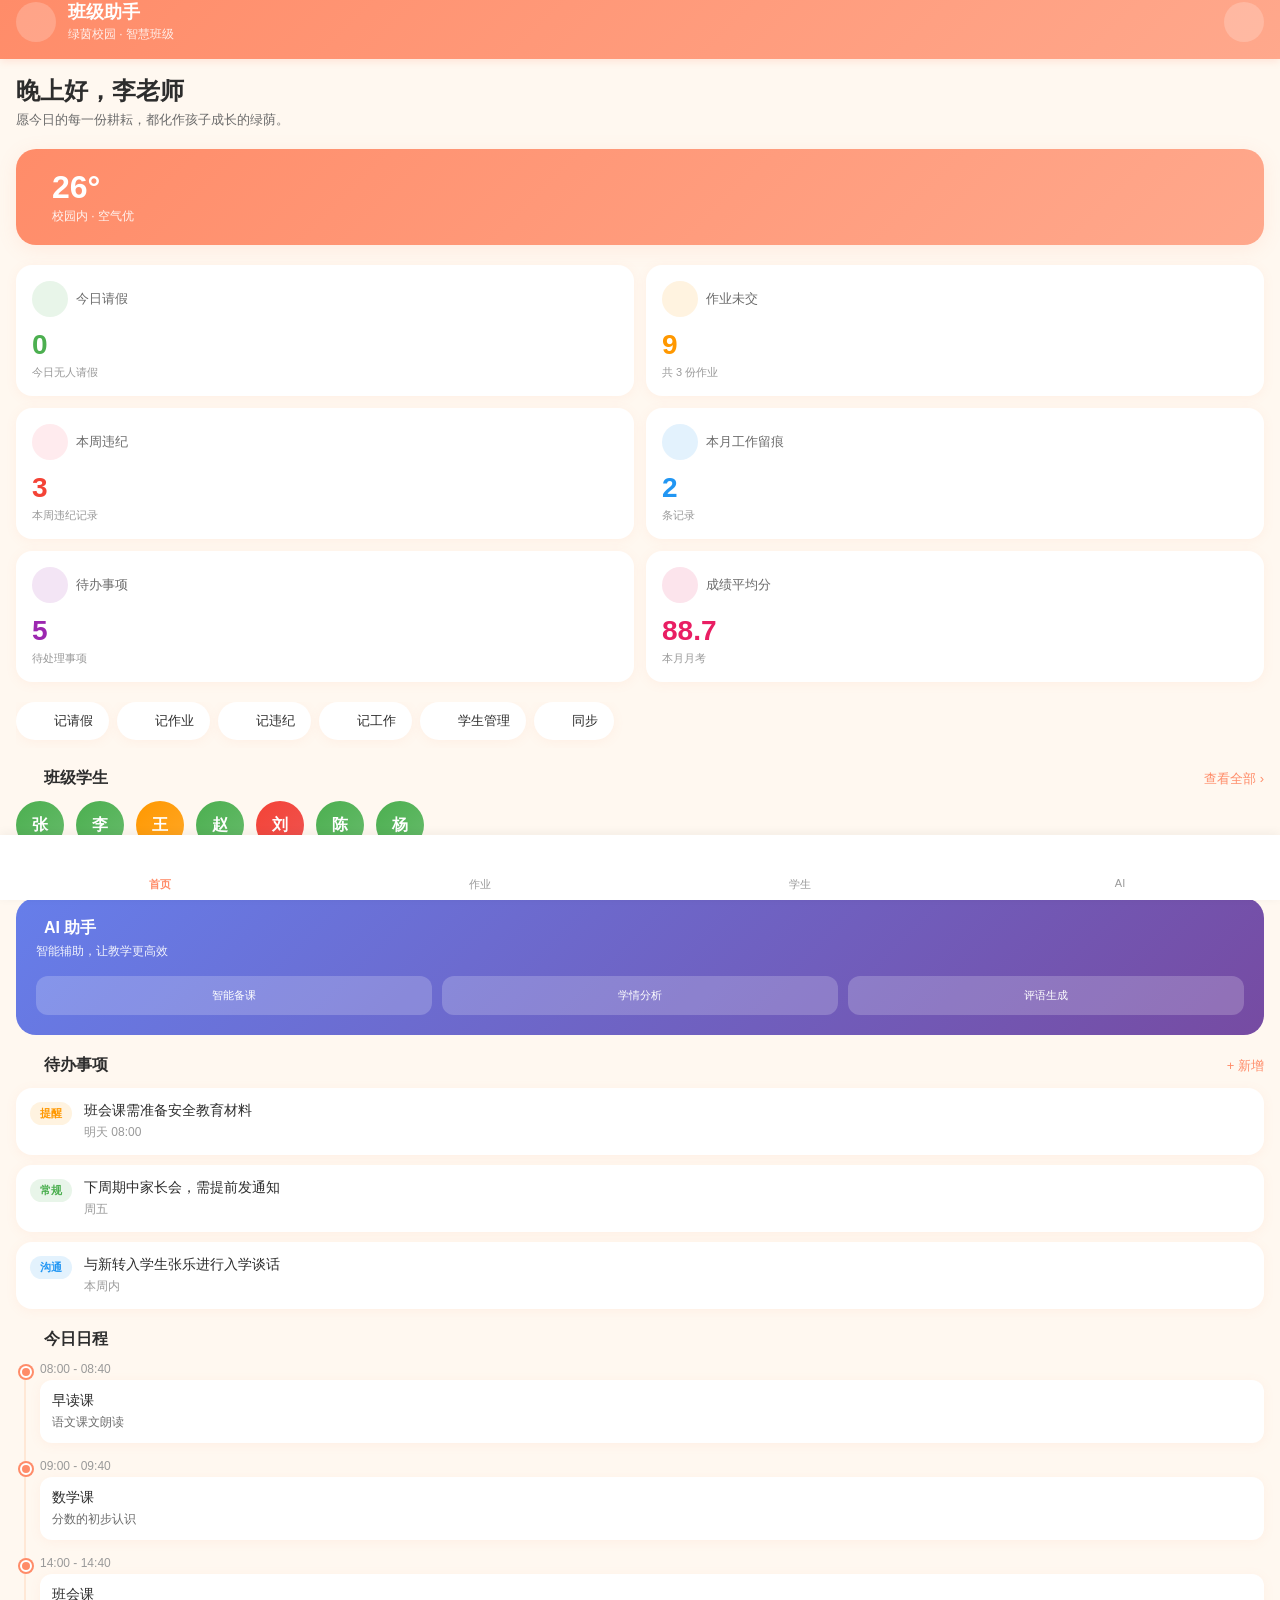
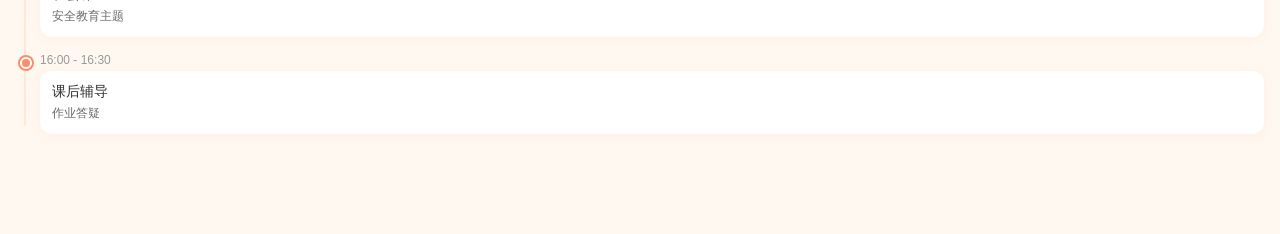
==== index.html @ 22a463e9 "班级助手初始版本 - 温暖橙黄风格" ====
<!DOCTYPE html>
<html lang="zh-CN">
<head>
  <meta charset="UTF-8">
  <meta name="viewport" content="width=device-width, initial-scale=1.0, maximum-scale=1.0, user-scalable=no, viewport-fit=cover">
  <meta name="apple-mobile-web-app-capable" content="yes">
  <meta name="apple-mobile-web-app-status-bar-style" content="default">
  <meta name="theme-color" content="#FF8C69">
  <title>班级助手 - 绿茵校园·智慧班级</title>
  <script src="https://lf-code-agent.coze.cn/obj/x-ai-cn/cdn/lucide/lucide-1.11.0.min.js"></script>
  <style>
    * {
      margin: 0;
      padding: 0;
      box-sizing: border-box;
    }

    :root {
      --primary: #FF8C69;
      --primary-light: #FFA88C;
      --primary-dark: #E67350;
      --secondary: #FFD166;
      --accent: #FFB347;
      --bg: #FFF8F0;
      --bg-card: #FFFFFF;
      --bg-cream: #FFF5EB;
      --text-primary: #2D2D2D;
      --text-secondary: #6B6B6B;
      --text-muted: #999999;
      --border: #FFE8D6;
      --success: #4CAF50;
      --warning: #FF9800;
      --error: #F44336;
      --info: #2196F3;
      --shadow: 0 2px 12px rgba(255, 140, 105, 0.08);
      --shadow-lg: 0 4px 20px rgba(255, 140, 105, 0.12);
      --radius: 16px;
      --radius-sm: 12px;
      --radius-lg: 20px;
    }

    body {
      font-family: -apple-system, BlinkMacSystemFont, "Segoe UI", Roboto, "Helvetica Neue", Arial, sans-serif;
      background: var(--bg);
      color: var(--text-primary);
      min-height: 100vh;
      overflow-x: hidden;
      -webkit-tap-highlight-color: transparent;
      -webkit-touch-callout: none;
      -webkit-user-select: none;
      user-select: none;
      overscroll-behavior: none;
    }

    /* 移动端触摸优化 */
    button, a, .card, .stat-card, .todo-item {
      -webkit-tap-highlight-color: rgba(255, 140, 105, 0.1);
      touch-action: manipulation;
    }

    button:active, .card:active, .stat-card:active {
      transform: scale(0.98);
      opacity: 0.9;
    }

    /* 顶部导航 */
    .header {
      position: sticky;
      top: 0;
      z-index: 100;
      background: linear-gradient(135deg, var(--primary) 0%, var(--primary-light) 100%);
      padding: 16px;
      display: flex;
      align-items: center;
      justify-content: space-between;
      box-shadow: 0 2px 8px rgba(255, 140, 105, 0.2);
    }

    .header-left {
      display: flex;
      align-items: center;
      gap: 12px;
    }

    .menu-btn {
      width: 40px;
      height: 40px;
      border-radius: 50%;
      background: rgba(255, 255, 255, 0.2);
      border: none;
      color: white;
      display: flex;
      align-items: center;
      justify-content: center;
      cursor: pointer;
      transition: all 0.3s;
    }

    .menu-btn:hover {
      background: rgba(255, 255, 255, 0.3);
    }

    .header-title {
      color: white;
      font-size: 18px;
      font-weight: 600;
    }

    .header-subtitle {
      color: rgba(255, 255, 255, 0.85);
      font-size: 12px;
      margin-top: 2px;
    }

    .header-right {
      display: flex;
      gap: 8px;
    }

    .header-btn {
      width: 40px;
      height: 40px;
      border-radius: 50%;
      background: rgba(255, 255, 255, 0.2);
      border: none;
      color: white;
      display: flex;
      align-items: center;
      justify-content: center;
      cursor: pointer;
      transition: all 0.3s;
    }

    .header-btn:hover {
      background: rgba(255, 255, 255, 0.3);
    }

    /* 侧边栏 */
    .sidebar-overlay {
      position: fixed;
      top: 0;
      left: 0;
      right: 0;
      bottom: 0;
      background: rgba(0, 0, 0, 0.5);
      z-index: 200;
      opacity: 0;
      visibility: hidden;
      transition: all 0.3s;
    }

    .sidebar-overlay.active {
      opacity: 1;
      visibility: visible;
    }

    .sidebar {
      position: fixed;
      top: 0;
      left: -320px;
      width: 300px;
      height: 100%;
      background: var(--bg-card);
      z-index: 201;
      transition: left 0.3s ease;
      overflow-y: auto;
    }

    .sidebar.active {
      left: 0;
    }

    .sidebar-header {
      background: linear-gradient(135deg, var(--primary) 0%, var(--primary-light) 100%);
      padding: 24px 20px;
      color: white;
    }

    .sidebar-title {
      font-size: 20px;
      font-weight: 700;
      margin-bottom: 4px;
    }

    .sidebar-subtitle {
      font-size: 12px;
      opacity: 0.9;
      margin-bottom: 16px;
    }

    .class-selector {
      background: rgba(255, 255, 255, 0.2);
      border-radius: var(--radius-sm);
      padding: 12px;
      backdrop-filter: blur(10px);
    }

    .class-name {
      font-size: 14px;
      font-weight: 600;
      margin-bottom: 4px;
    }

    .class-info {
      font-size: 12px;
      opacity: 0.9;
      margin-bottom: 8px;
    }

    .class-edit {
      font-size: 11px;
      opacity: 0.8;
      display: flex;
      align-items: center;
      gap: 4px;
    }

    .sidebar-menu {
      padding: 16px;
    }

    .menu-section {
      margin-bottom: 20px;
    }

    .menu-section-title {
      font-size: 11px;
      color: var(--text-muted);
      text-transform: uppercase;
      letter-spacing: 1px;
      margin-bottom: 8px;
      padding-left: 12px;
    }

    .menu-item {
      display: flex;
      align-items: center;
      gap: 12px;
      padding: 12px;
      border-radius: var(--radius-sm);
      cursor: pointer;
      transition: all 0.2s;
      margin-bottom: 4px;
    }

    .menu-item:hover {
      background: var(--bg-cream);
    }

    .menu-item.active {
      background: linear-gradient(135deg, var(--primary) 0%, var(--primary-light) 100%);
      color: white;
    }

    .menu-item.active i {
      color: white;
    }

    .menu-item i {
      width: 20px;
      height: 20px;
      color: var(--text-secondary);
    }

    .menu-item span {
      font-size: 14px;
      font-weight: 500;
    }

    .sidebar-footer {
      padding: 16px;
      border-top: 1px solid var(--border);
    }

    .teacher-info {
      display: flex;
      align-items: center;
      gap: 12px;
      padding: 12px;
      margin-bottom: 12px;
    }

    .teacher-avatar {
      width: 44px;
      height: 44px;
      border-radius: 50%;
      background: linear-gradient(135deg, var(--primary) 0%, var(--primary-light) 100%);
      display: flex;
      align-items: center;
      justify-content: center;
      color: white;
      font-size: 18px;
      font-weight: 600;
    }

    .teacher-name {
      font-size: 14px;
      font-weight: 600;
      margin-bottom: 2px;
    }

    .teacher-role {
      font-size: 12px;
      color: var(--text-muted);
    }

    .sidebar-actions {
      display: flex;
      flex-direction: column;
      gap: 8px;
    }

    .sidebar-action-btn {
      display: flex;
      align-items: center;
      gap: 12px;
      padding: 10px 12px;
      border-radius: var(--radius-sm);
      border: none;
      background: transparent;
      cursor: pointer;
      transition: all 0.2s;
      font-size: 13px;
      color: var(--text-secondary);
    }

    .sidebar-action-btn:hover {
      background: var(--bg-cream);
    }

    .sidebar-action-btn i {
      width: 18px;
      height: 18px;
    }

    /* 主内容区 */
    .main-content {
      padding: 16px;
      padding-bottom: 80px;
    }

    /* 问候区域 */
    .greeting-section {
      margin-bottom: 20px;
    }

    .greeting-title {
      font-size: 24px;
      font-weight: 700;
      color: var(--text-primary);
      margin-bottom: 4px;
    }

    .greeting-subtitle {
      font-size: 13px;
      color: var(--text-secondary);
    }

    /* 天气卡片 */
    .weather-card {
      background: linear-gradient(135deg, var(--primary) 0%, var(--primary-light) 100%);
      border-radius: var(--radius-lg);
      padding: 20px;
      margin-bottom: 20px;
      display: flex;
      align-items: center;
      gap: 16px;
      color: white;
      box-shadow: var(--shadow-lg);
    }

    .weather-icon {
      font-size: 48px;
    }

    .weather-temp {
      font-size: 32px;
      font-weight: 700;
    }

    .weather-info {
      font-size: 12px;
      opacity: 0.9;
      margin-top: 2px;
    }

    /* 数据卡片网格 */
    .stats-grid {
      display: grid;
      grid-template-columns: repeat(2, 1fr);
      gap: 12px;
      margin-bottom: 20px;
    }

    .stat-card {
      background: var(--bg-card);
      border-radius: var(--radius);
      padding: 16px;
      box-shadow: var(--shadow);
      transition: transform 0.2s;
    }

    .stat-card:hover {
      transform: translateY(-2px);
    }

    .stat-header {
      display: flex;
      align-items: center;
      gap: 8px;
      margin-bottom: 12px;
    }

    .stat-icon {
      width: 36px;
      height: 36px;
      border-radius: 50%;
      display: flex;
      align-items: center;
      justify-content: center;
    }

    .stat-icon i {
      width: 18px;
      height: 18px;
    }

    .stat-icon.green {
      background: #E8F5E9;
      color: var(--success);
    }

    .stat-icon.orange {
      background: #FFF3E0;
      color: var(--warning);
    }

    .stat-icon.red {
      background: #FFEBEE;
      color: var(--error);
    }

    .stat-icon.blue {
      background: #E3F2FD;
      color: var(--info);
    }

    .stat-icon.purple {
      background: #F3E5F5;
      color: #9C27B0;
    }

    .stat-icon.pink {
      background: #FCE4EC;
      color: #E91E63;
    }

    .stat-label {
      font-size: 13px;
      font-weight: 500;
      color: var(--text-secondary);
    }

    .stat-value {
      font-size: 28px;
      font-weight: 700;
      margin-bottom: 4px;
    }

    .stat-value.green { color: var(--success); }
    .stat-value.orange { color: var(--warning); }
    .stat-value.red { color: var(--error); }
    .stat-value.blue { color: var(--info); }
    .stat-value.purple { color: #9C27B0; }
    .stat-value.pink { color: #E91E63; }

    .stat-desc {
      font-size: 11px;
      color: var(--text-muted);
    }

    /* 快捷操作 */
    .quick-actions {
      display: flex;
      gap: 8px;
      overflow-x: auto;
      padding-bottom: 8px;
      margin-bottom: 20px;
      scrollbar-width: none;
    }

    .quick-actions::-webkit-scrollbar {
      display: none;
    }

    .quick-action-btn {
      flex-shrink: 0;
      display: flex;
      align-items: center;
      gap: 6px;
      padding: 10px 16px;
      border-radius: 20px;
      border: none;
      background: var(--bg-card);
      color: var(--text-primary);
      font-size: 13px;
      font-weight: 500;
      cursor: pointer;
      box-shadow: var(--shadow);
      transition: all 0.2s;
    }

    .quick-action-btn:hover {
      background: var(--primary);
      color: white;
    }

    .quick-action-btn i {
      width: 16px;
      height: 16px;
    }

    /* 学生头像列表 */
    .students-section {
      margin-bottom: 20px;
    }

    .section-header {
      display: flex;
      align-items: center;
      justify-content: space-between;
      margin-bottom: 12px;
    }

    .section-title {
      font-size: 16px;
      font-weight: 600;
      display: flex;
      align-items: center;
      gap: 8px;
    }

    .section-title i {
      width: 20px;
      height: 20px;
      color: var(--primary);
    }

    .section-link {
      font-size: 13px;
      color: var(--primary);
      cursor: pointer;
    }

    .students-scroll {
      display: flex;
      gap: 12px;
      overflow-x: auto;
      padding-bottom: 8px;
      scrollbar-width: none;
    }

    .students-scroll::-webkit-scrollbar {
      display: none;
    }

    .student-avatar-item {
      flex-shrink: 0;
      display: flex;
      flex-direction: column;
      align-items: center;
      gap: 6px;
    }

    .student-avatar {
      width: 48px;
      height: 48px;
      border-radius: 50%;
      display: flex;
      align-items: center;
      justify-content: center;
      font-size: 16px;
      font-weight: 600;
      color: white;
      position: relative;
    }

    .student-avatar.status-normal {
      background: linear-gradient(135deg, #4CAF50 0%, #66BB6A 100%);
    }

    .student-avatar.status-warning {
      background: linear-gradient(135deg, #FF9800 0%, #FFA726 100%);
    }

    .student-avatar.status-error {
      background: linear-gradient(135deg, #F44336 0%, #EF5350 100%);
    }

    .student-status {
      position: absolute;
      bottom: 0;
      right: 0;
      width: 14px;
      height: 14px;
      border-radius: 50%;
      border: 2px solid white;
    }

    .student-status.online { background: var(--success); }
    .student-status.offline { background: var(--text-muted); }

    .student-name {
      font-size: 11px;
      color: var(--text-secondary);
      max-width: 48px;
      overflow: hidden;
      text-overflow: ellipsis;
      white-space: nowrap;
    }

    /* 待办事项 */
    .todo-section {
      margin-bottom: 20px;
    }

    .todo-list {
      display: flex;
      flex-direction: column;
      gap: 10px;
    }

    .todo-item {
      background: var(--bg-card);
      border-radius: var(--radius);
      padding: 14px;
      box-shadow: var(--shadow);
      display: flex;
      align-items: flex-start;
      gap: 12px;
    }

    .todo-tag {
      flex-shrink: 0;
      padding: 4px 10px;
      border-radius: 12px;
      font-size: 11px;
      font-weight: 600;
    }

    .todo-tag.reminder {
      background: #FFF3E0;
      color: var(--warning);
    }

    .todo-tag.routine {
      background: #E8F5E9;
      color: var(--success);
    }

    .todo-tag.communication {
      background: #E3F2FD;
      color: var(--info);
    }

    .todo-content {
      flex: 1;
    }

    .todo-title {
      font-size: 14px;
      font-weight: 500;
      margin-bottom: 4px;
    }

    .todo-time {
      font-size: 12px;
      color: var(--text-muted);
    }

    .todo-delete {
      flex-shrink: 0;
      width: 32px;
      height: 32px;
      border-radius: 50%;
      border: none;
      background: transparent;
      color: var(--error);
      cursor: pointer;
      display: flex;
      align-items: center;
      justify-content: center;
      transition: all 0.2s;
    }

    .todo-delete:hover {
      background: #FFEBEE;
    }

    .todo-delete i {
      width: 16px;
      height: 16px;
    }

    /* 日程时间轴 */
    .timeline-section {
      margin-bottom: 20px;
    }

    .timeline-list {
      position: relative;
      padding-left: 24px;
    }

    .timeline-list::before {
      content: '';
      position: absolute;
      left: 8px;
      top: 8px;
      bottom: 8px;
      width: 2px;
      background: var(--border);
    }

    .timeline-item {
      position: relative;
      padding-bottom: 16px;
    }

    .timeline-item:last-child {
      padding-bottom: 0;
    }

    .timeline-dot {
      position: absolute;
      left: -20px;
      top: 4px;
      width: 12px;
      height: 12px;
      border-radius: 50%;
      background: var(--primary);
      border: 2px solid white;
      box-shadow: 0 0 0 2px var(--primary);
    }

    .timeline-time {
      font-size: 12px;
      color: var(--text-muted);
      margin-bottom: 4px;
    }

    .timeline-content {
      background: var(--bg-card);
      border-radius: var(--radius-sm);
      padding: 12px;
      box-shadow: var(--shadow);
    }

    .timeline-title {
      font-size: 14px;
      font-weight: 500;
      margin-bottom: 4px;
    }

    .timeline-desc {
      font-size: 12px;
      color: var(--text-secondary);
    }

    /* 页面容器 */
    .page {
      display: none;
    }

    .page.active {
      display: block;
    }

    /* 底部导航 */
    .bottom-nav {
      position: fixed;
      bottom: 0;
      left: 0;
      right: 0;
      background: var(--bg-card);
      display: flex;
      justify-content: around;
      padding: 8px 0;
      padding-bottom: calc(8px + env(safe-area-inset-bottom));
      box-shadow: 0 -2px 10px rgba(0, 0, 0, 0.05);
      z-index: 50;
    }

    .nav-item {
      flex: 1;
      display: flex;
      flex-direction: column;
      align-items: center;
      gap: 4px;
      padding: 8px;
      cursor: pointer;
      transition: all 0.2s;
    }

    .nav-item i {
      width: 22px;
      height: 22px;
      color: var(--text-muted);
    }

    .nav-item span {
      font-size: 11px;
      color: var(--text-muted);
    }

    .nav-item.active i {
      color: var(--primary);
    }

    .nav-item.active span {
      color: var(--primary);
      font-weight: 600;
    }

    /* 功能页面样式 */
    .feature-page {
      padding: 16px;
      padding-bottom: 80px;
    }

    .feature-header {
      display: flex;
      align-items: center;
      justify-content: space-between;
      margin-bottom: 20px;
    }

    .feature-title {
      font-size: 20px;
      font-weight: 700;
    }

    .feature-add-btn {
      width: 40px;
      height: 40px;
      border-radius: 50%;
      background: linear-gradient(135deg, var(--primary) 0%, var(--primary-light) 100%);
      border: none;
      color: white;
      display: flex;
      align-items: center;
      justify-content: center;
      cursor: pointer;
      box-shadow: var(--shadow);
    }

    .feature-add-btn i {
      width: 20px;
      height: 20px;
    }

    /* 列表项 */
    .list-item {
      background: var(--bg-card);
      border-radius: var(--radius);
      padding: 14px;
      margin-bottom: 10px;
      box-shadow: var(--shadow);
    }

    .list-item-header {
      display: flex;
      align-items: center;
      justify-content: space-between;
      margin-bottom: 8px;
    }

    .list-item-title {
      font-size: 15px;
      font-weight: 600;
    }

    .list-item-badge {
      padding: 4px 10px;
      border-radius: 12px;
      font-size: 11px;
      font-weight: 600;
    }

    .list-item-desc {
      font-size: 13px;
      color: var(--text-secondary);
      margin-bottom: 8px;
    }

    .list-item-footer {
      display: flex;
      align-items: center;
      justify-content: space-between;
      padding-top: 8px;
      border-top: 1px solid var(--border);
    }

    .list-item-meta {
      display: flex;
      align-items: center;
      gap: 6px;
      font-size: 12px;
      color: var(--text-muted);
    }

    .list-item-meta i {
      width: 14px;
      height: 14px;
    }

    .list-item-action {
      font-size: 13px;
      color: var(--primary);
      cursor: pointer;
      font-weight: 500;
    }

    /* 表单样式 */
    .form-group {
      margin-bottom: 16px;
    }

    .form-label {
      display: block;
      font-size: 13px;
      font-weight: 500;
      margin-bottom: 8px;
      color: var(--text-secondary);
    }

    .form-input {
      width: 100%;
      padding: 12px 14px;
      border: none;
      background: var(--bg-cream);
      border-radius: var(--radius-sm);
      font-size: 14px;
      color: var(--text-primary);
      transition: all 0.2s;
    }

    .form-input:focus {
      outline: none;
      box-shadow: 0 0 0 2px var(--primary);
    }

    .form-textarea {
      min-height: 100px;
      resize: vertical;
    }

    .btn-primary {
      width: 100%;
      padding: 14px;
      border: none;
      background: linear-gradient(135deg, var(--primary) 0%, var(--primary-light) 100%);
      color: white;
      border-radius: var(--radius);
      font-size: 15px;
      font-weight: 600;
      cursor: pointer;
      transition: all 0.2s;
      box-shadow: var(--shadow);
    }

    .btn-primary:hover {
      transform: translateY(-1px);
      box-shadow: var(--shadow-lg);
    }

    /* 模态框 */
    .modal-overlay {
      position: fixed;
      top: 0;
      left: 0;
      right: 0;
      bottom: 0;
      background: rgba(0, 0, 0, 0.5);
      z-index: 300;
      display: none;
      align-items: center;
      justify-content: center;
      padding: 20px;
    }

    .modal-overlay.active {
      display: flex;
    }

    .modal {
      background: var(--bg-card);
      border-radius: var(--radius-lg);
      width: 100%;
      max-width: 400px;
      max-height: 80vh;
      overflow-y: auto;
      padding: 24px;
    }

    .modal-header {
      display: flex;
      align-items: center;
      justify-content: space-between;
      margin-bottom: 20px;
    }

    .modal-title {
      font-size: 18px;
      font-weight: 700;
    }

    .modal-close {
      width: 32px;
      height: 32px;
      border-radius: 50%;
      border: none;
      background: var(--bg-cream);
      cursor: pointer;
      display: flex;
      align-items: center;
      justify-content: center;
    }

    .modal-close i {
      width: 18px;
      height: 18px;
      color: var(--text-secondary);
    }

    /* AI 助手专区 */
    .ai-section {
      background: linear-gradient(135deg, #667eea 0%, #764ba2 100%);
      border-radius: var(--radius-lg);
      padding: 20px;
      margin-bottom: 20px;
      color: white;
    }

    .ai-title {
      font-size: 16px;
      font-weight: 700;
      margin-bottom: 4px;
      display: flex;
      align-items: center;
      gap: 8px;
    }

    .ai-subtitle {
      font-size: 12px;
      opacity: 0.9;
      margin-bottom: 16px;
    }

    .ai-features {
      display: grid;
      grid-template-columns: repeat(3, 1fr);
      gap: 10px;
    }

    .ai-feature-btn {
      background: rgba(255, 255, 255, 0.2);
      border: none;
      border-radius: var(--radius-sm);
      padding: 12px 8px;
      color: white;
      cursor: pointer;
      transition: all 0.2s;
      text-align: center;
    }

    .ai-feature-btn:hover {
      background: rgba(255, 255, 255, 0.3);
    }

    .ai-feature-btn i {
      width: 24px;
      height: 24px;
      margin-bottom: 6px;
    }

    .ai-feature-btn span {
      display: block;
      font-size: 11px;
    }

    /* 响应式 */
    @media (max-width: 380px) {
      .stats-grid {
        grid-template-columns: 1fr;
      }
      
      .quick-actions {
        grid-template-columns: repeat(3, 1fr);
      }
      
      .header-title {
        font-size: 16px;
      }
      
      .header-subtitle {
        font-size: 11px;
      }
    }

    @media (max-width: 360px) {
      .stat-card {
        padding: 16px;
      }
      
      .stat-value {
        font-size: 28px;
      }
      
      .todo-item {
        padding: 12px;
      }
    }

    /* 安全区域适配（iPhone X+） */
    @supports (padding-top: env(safe-area-inset-top)) {
      .header {
        padding-top: env(safe-area-inset-top);
      }
      
      .bottom-nav {
        padding-bottom: env(safe-area-inset-bottom);
      }
    }
  </style>
</head>
<body>

  <!-- 顶部导航 -->
  <header class="header">
    <div class="header-left">
      <button class="menu-btn" onclick="toggleSidebar()">
        <i data-lucide="menu" class="w-5 h-5"></i>
      </button>
      <div>
        <div class="header-title">班级助手</div>
        <div class="header-subtitle">绿茵校园 · 智慧班级</div>
      </div>
    </div>
    <div class="header-right">
      <button class="header-btn">
        <i data-lucide="bell" class="w-5 h-5"></i>
      </button>
    </div>
  </header>

  <!-- 侧边栏遮罩 -->
  <div class="sidebar-overlay" id="sidebarOverlay" onclick="toggleSidebar()"></div>

  <!-- 侧边栏 -->
  <aside class="sidebar" id="sidebar">
    <div class="sidebar-header">
      <div class="sidebar-title">班级助手</div>
      <div class="sidebar-subtitle">绿茵校园 · 智慧班级</div>
      <div class="class-selector">
        <div class="class-name">三年级（2）班</div>
        <div class="class-info">42 名学生 · 班主任</div>
        <div class="class-edit">
          <i data-lucide="pencil" class="w-3 h-3"></i>
          点击编辑 / 切换
        </div>
      </div>
    </div>

    <div class="sidebar-menu">
      <div class="menu-section">
        <div class="menu-section-title">主功能</div>
        <div class="menu-item active" onclick="showPage('home')">
          <i data-lucide="home"></i>
          <span>主页信息</span>
        </div>
        <div class="menu-item" onclick="showPage('students')">
          <i data-lucide="users"></i>
          <span>学生管理</span>
        </div>
        <div class="menu-item" onclick="showPage('grades')">
          <i data-lucide="trending-up"></i>
          <span>成绩分析</span>
        </div>
        <div class="menu-item" onclick="showPage('discipline')">
          <i data-lucide="scale"></i>
          <span>违纪统计</span>
        </div>
        <div class="menu-item" onclick="showPage('homework')">
          <i data-lucide="book-open"></i>
          <span>作业管理</span>
        </div>
        <div class="menu-item" onclick="showPage('leave')">
          <i data-lucide="calendar-days"></i>
          <span>请销假</span>
        </div>
      </div>

      <div class="menu-section">
        <div class="menu-section-title">教学记录</div>
        <div class="menu-item" onclick="showPage('worklog')">
          <i data-lucide="file-text"></i>
          <span>工作留痕</span>
        </div>
        <div class="menu-item" onclick="showPage('talks')">
          <i data-lucide="message-circle"></i>
          <span>谈话记录</span>
        </div>
        <div class="menu-item" onclick="showPage('seating')">
          <i data-lucide="layout-grid"></i>
          <span>排座位</span>
        </div>
      </div>

      <div class="menu-section">
        <div class="menu-section-title">AI 助手</div>
        <div class="menu-item" onclick="showPage('ai-prepare')">
          <i data-lucide="sparkles"></i>
          <span>智能备课</span>
        </div>
        <div class="menu-item" onclick="showPage('ai-analysis')">
          <i data-lucide="brain"></i>
          <span>学情分析</span>
        </div>
        <div class="menu-item" onclick="showPage('ai-comment')">
          <i data-lucide="message-square"></i>
          <span>评语生成</span>
        </div>
      </div>
    </div>

    <div class="sidebar-footer">
      <div class="teacher-info">
        <div class="teacher-avatar">李</div>
        <div>
          <div class="teacher-name">李老师</div>
          <div class="teacher-role">三年级（2）班 · 班主任</div>
        </div>
      </div>
      <div class="sidebar-actions">
        <button class="sidebar-action-btn" onclick="exportData()">
          <i data-lucide="download"></i>
          <span>导出备份</span>
        </button>
        <button class="sidebar-action-btn" onclick="importData()">
          <i data-lucide="upload"></i>
          <span>导入备份</span>
        </button>
        <button class="sidebar-action-btn">
          <i data-lucide="moon"></i>
          <span>切换模式</span>
        </button>
        <button class="sidebar-action-btn" onclick="logout()">
          <i data-lucide="log-out"></i>
          <span>返回登录</span>
        </button>
      </div>
    </div>
  </aside>

  <!-- 主内容区 -->
  <main class="main-content">
    <!-- 主页 -->
    <div class="page active" id="page-home">
      <!-- 问候 -->
      <div class="greeting-section">
        <h1 class="greeting-title">晚上好，李老师 </h1>
        <p class="greeting-subtitle">愿今日的每一份耕耘，都化作孩子成长的绿荫。</p>
      </div>

      <!-- 天气 -->
      <div class="weather-card">
        <div class="weather-icon">️</div>
        <div>
          <div class="weather-temp">26°</div>
          <div class="weather-info">校园内 · 空气优</div>
        </div>
      </div>

      <!-- 数据卡片 -->
      <div class="stats-grid">
        <div class="stat-card">
          <div class="stat-header">
            <div class="stat-icon green">
              <i data-lucide="sprout"></i>
            </div>
            <span class="stat-label">今日请假</span>
          </div>
          <div class="stat-value green">0</div>
          <div class="stat-desc">今日无人请假</div>
        </div>

        <div class="stat-card">
          <div class="stat-header">
            <div class="stat-icon orange">
              <i data-lucide="book-open"></i>
            </div>
            <span class="stat-label">作业未交</span>
          </div>
          <div class="stat-value orange">9</div>
          <div class="stat-desc">共 3 份作业</div>
        </div>

        <div class="stat-card">
          <div class="stat-header">
            <div class="stat-icon red">
              <i data-lucide="scale"></i>
            </div>
            <span class="stat-label">本周违纪</span>
          </div>
          <div class="stat-value red">3</div>
          <div class="stat-desc">本周违纪记录</div>
        </div>

        <div class="stat-card">
          <div class="stat-header">
            <div class="stat-icon blue">
              <i data-lucide="pin"></i>
            </div>
            <span class="stat-label">本月工作留痕</span>
          </div>
          <div class="stat-value blue">2</div>
          <div class="stat-desc">条记录</div>
        </div>

        <div class="stat-card">
          <div class="stat-header">
            <div class="stat-icon purple">
              <i data-lucide="clipboard-list"></i>
            </div>
            <span class="stat-label">待办事项</span>
          </div>
          <div class="stat-value purple">5</div>
          <div class="stat-desc">待处理事项</div>
        </div>

        <div class="stat-card">
          <div class="stat-header">
            <div class="stat-icon pink">
              <i data-lucide="award"></i>
            </div>
            <span class="stat-label">成绩平均分</span>
          </div>
          <div class="stat-value pink">88.7</div>
          <div class="stat-desc">本月月考</div>
        </div>
      </div>

      <!-- 快捷操作 -->
      <div class="quick-actions">
        <button class="quick-action-btn" onclick="showPage('leave')">
          <i data-lucide="calendar-plus"></i>
          <span>记请假</span>
        </button>
        <button class="quick-action-btn" onclick="showPage('homework')">
          <i data-lucide="book-plus"></i>
          <span>记作业</span>
        </button>
        <button class="quick-action-btn" onclick="showPage('discipline')">
          <i data-lucide="alert-triangle"></i>
          <span>记违纪</span>
        </button>
        <button class="quick-action-btn" onclick="showPage('worklog')">
          <i data-lucide="file-plus"></i>
          <span>记工作</span>
        </button>
        <button class="quick-action-btn" onclick="showPage('students')">
          <i data-lucide="users"></i>
          <span>学生管理</span>
        </button>
        <button class="quick-action-btn" onclick="syncData()">
          <i data-lucide="refresh-cw"></i>
          <span>同步</span>
        </button>
      </div>

      <!-- 学生头像 -->
      <div class="students-section">
        <div class="section-header">
          <h3 class="section-title">
            <i data-lucide="users"></i>
            班级学生
          </h3>
          <span class="section-link" onclick="showPage('students')">查看全部 ›</span>
        </div>
        <div class="students-scroll">
          <div class="student-avatar-item">
            <div class="student-avatar status-normal">
              张
              <div class="student-status online"></div>
            </div>
            <span class="student-name">张小明</span>
          </div>
          <div class="student-avatar-item">
            <div class="student-avatar status-normal">
              李
              <div class="student-status online"></div>
            </div>
            <span class="student-name">李华</span>
          </div>
          <div class="student-avatar-item">
            <div class="student-avatar status-warning">
              王
              <div class="student-status online"></div>
            </div>
            <span class="student-name">王芳</span>
          </div>
          <div class="student-avatar-item">
            <div class="student-avatar status-normal">
              赵
              <div class="student-status online"></div>
            </div>
            <span class="student-name">赵强</span>
          </div>
          <div class="student-avatar-item">
            <div class="student-avatar status-error">
              刘
              <div class="student-status offline"></div>
            </div>
            <span class="student-name">刘洋</span>
          </div>
          <div class="student-avatar-item">
            <div class="student-avatar status-normal">
              陈
              <div class="student-status online"></div>
            </div>
            <span class="student-name">陈静</span>
          </div>
          <div class="student-avatar-item">
            <div class="student-avatar status-normal">
              杨
              <div class="student-status online"></div>
            </div>
            <span class="student-name">杨帆</span>
          </div>
        </div>
      </div>

      <!-- AI 助手 -->
      <div class="ai-section">
        <div class="ai-title">
          <i data-lucide="sparkles" class="w-5 h-5"></i>
          AI 助手
        </div>
        <div class="ai-subtitle">智能辅助，让教学更高效</div>
        <div class="ai-features">
          <button class="ai-feature-btn" onclick="showPage('ai-prepare')">
            <i data-lucide="book-open"></i>
            <span>智能备课</span>
          </button>
          <button class="ai-feature-btn" onclick="showPage('ai-analysis')">
            <i data-lucide="brain"></i>
            <span>学情分析</span>
          </button>
          <button class="ai-feature-btn" onclick="showPage('ai-comment')">
            <i data-lucide="message-square"></i>
            <span>评语生成</span>
          </button>
        </div>
      </div>

      <!-- 待办事项 -->
      <div class="todo-section">
        <div class="section-header">
          <h3 class="section-title">
            <i data-lucide="clipboard-list"></i>
            待办事项
          </h3>
          <span class="section-link" onclick="openAddTodo()">+ 新增</span>
        </div>
        <div class="todo-list">
          <div class="todo-item">
            <span class="todo-tag reminder">提醒</span>
            <div class="todo-content">
              <div class="todo-title">班会课需准备安全教育材料</div>
              <div class="todo-time">明天 08:00</div>
            </div>
            <button class="todo-delete" onclick="deleteTodo(this)">
              <i data-lucide="trash-2"></i>
            </button>
          </div>
          <div class="todo-item">
            <span class="todo-tag routine">常规</span>
            <div class="todo-content">
              <div class="todo-title">下周期中家长会，需提前发通知</div>
              <div class="todo-time">周五</div>
            </div>
            <button class="todo-delete" onclick="deleteTodo(this)">
              <i data-lucide="trash-2"></i>
            </button>
          </div>
          <div class="todo-item">
            <span class="todo-tag communication">沟通</span>
            <div class="todo-content">
              <div class="todo-title">与新转入学生张乐进行入学谈话</div>
              <div class="todo-time">本周内</div>
            </div>
            <button class="todo-delete" onclick="deleteTodo(this)">
              <i data-lucide="trash-2"></i>
            </button>
          </div>
        </div>
      </div>

      <!-- 今日日程 -->
      <div class="timeline-section">
        <div class="section-header">
          <h3 class="section-title">
            <i data-lucide="clock"></i>
            今日日程
          </h3>
        </div>
        <div class="timeline-list">
          <div class="timeline-item">
            <div class="timeline-dot"></div>
            <div class="timeline-time">08:00 - 08:40</div>
            <div class="timeline-content">
              <div class="timeline-title">早读课</div>
              <div class="timeline-desc">语文课文朗读</div>
            </div>
          </div>
          <div class="timeline-item">
            <div class="timeline-dot"></div>
            <div class="timeline-time">09:00 - 09:40</div>
            <div class="timeline-content">
              <div class="timeline-title">数学课</div>
              <div class="timeline-desc">分数的初步认识</div>
            </div>
          </div>
          <div class="timeline-item">
            <div class="timeline-dot"></div>
            <div class="timeline-time">14:00 - 14:40</div>
            <div class="timeline-content">
              <div class="timeline-title">班会课</div>
              <div class="timeline-desc">安全教育主题</div>
            </div>
          </div>
          <div class="timeline-item">
            <div class="timeline-dot"></div>
            <div class="timeline-time">16:00 - 16:30</div>
            <div class="timeline-content">
              <div class="timeline-title">课后辅导</div>
              <div class="timeline-desc">作业答疑</div>
            </div>
          </div>
        </div>
      </div>
    </div>

    <!-- 学生管理页 -->
    <div class="page" id="page-students">
      <div class="feature-page">
        <div class="feature-header">
          <h2 class="feature-title">学生管理</h2>
          <button class="feature-add-btn" onclick="openAddStudent()">
            <i data-lucide="plus"></i>
          </button>
        </div>
        <div class="list-item">
          <div class="list-item-header">
            <span class="list-item-title">张小明</span>
            <span class="list-item-badge" style="background: #E8F5E9; color: #4CAF50;">正常</span>
          </div>
          <div class="list-item-desc">学号：001 · 座位：第 1 排第 2 列</div>
          <div class="list-item-footer">
            <div class="list-item-meta">
              <i data-lucide="phone"></i>
              <span>138****1234</span>
            </div>
            <span class="list-item-action">编辑</span>
          </div>
        </div>
        <div class="list-item">
          <div class="list-item-header">
            <span class="list-item-title">李华</span>
            <span class="list-item-badge" style="background: #E8F5E9; color: #4CAF50;">正常</span>
          </div>
          <div class="list-item-desc">学号：002 · 座位：第 1 排第 3 列</div>
          <div class="list-item-footer">
            <div class="list-item-meta">
              <i data-lucide="phone"></i>
              <span>139****5678</span>
            </div>
            <span class="list-item-action">编辑</span>
          </div>
        </div>
        <div class="list-item">
          <div class="list-item-header">
            <span class="list-item-title">王芳</span>
            <span class="list-item-badge" style="background: #FFF3E0; color: #FF9800;">关注</span>
          </div>
          <div class="list-item-desc">学号：003 · 座位：第 2 排第 1 列</div>
          <div class="list-item-footer">
            <div class="list-item-meta">
              <i data-lucide="phone"></i>
              <span>137****9012</span>
            </div>
            <span class="list-item-action">编辑</span>
          </div>
        </div>
      </div>
    </div>

    <!-- 作业管理页 -->
    <div class="page" id="page-homework">
      <div class="feature-page">
        <div class="feature-header">
          <h2 class="feature-title">作业管理</h2>
          <button class="feature-add-btn" onclick="openAddHomework()">
            <i data-lucide="plus"></i>
          </button>
        </div>
        <div class="stats-grid" style="margin-bottom: 20px;">
          <div class="stat-card">
            <div class="stat-value blue">3</div>
            <div class="stat-desc">今日作业</div>
          </div>
          <div class="stat-card">
            <div class="stat-value orange">9</div>
            <div class="stat-desc">未交人数</div>
          </div>
        </div>
        <div class="list-item">
          <div class="list-item-header">
            <span class="list-item-title">数学·分数练习题</span>
            <span class="list-item-badge" style="background: #FFF3E0; color: #FF9800;">9 人未交</span>
          </div>
          <div class="list-item-desc">第 42-45 页，完成练习 1-5 题</div>
          <div class="list-item-footer">
            <div class="list-item-meta">
              <i data-lucide="clock"></i>
              <span>截止：今天 18:00</span>
            </div>
            <span class="list-item-action">查看</span>
          </div>
        </div>
        <div class="list-item">
          <div class="list-item-header">
            <span class="list-item-title">语文·课文背诵</span>
            <span class="list-item-badge" style="background: #FFF3E0; color: #FF9800;">2 人未交</span>
          </div>
          <div class="list-item-desc">背诵《春晓》，家长签字确认</div>
          <div class="list-item-footer">
            <div class="list-item-meta">
              <i data-lucide="clock"></i>
              <span>截止：明天 08:00</span>
            </div>
            <span class="list-item-action">查看</span>
          </div>
        </div>
        <div class="list-item">
          <div class="list-item-header">
            <span class="list-item-title">英语·单词默写</span>
            <span class="list-item-badge" style="background: #E8F5E9; color: #4CAF50;">已收齐</span>
          </div>
          <div class="list-item-desc">Unit 3 单词表，准备明天默写</div>
          <div class="list-item-footer">
            <div class="list-item-meta">
              <i data-lucide="check-circle"></i>
              <span>已完成</span>
            </div>
            <span class="list-item-action">查看</span>
          </div>
        </div>
      </div>
    </div>

    <!-- 其他功能页占位 -->
    <div class="page" id="page-grades">
      <div class="feature-page">
        <div class="feature-header">
          <h2 class="feature-title">成绩分析</h2>
        </div>
        <p style="text-align: center; color: var(--text-muted); padding: 40px 0;">功能开发中...</p>
      </div>
    </div>

    <div class="page" id="page-discipline">
      <div class="feature-page">
        <div class="feature-header">
          <h2 class="feature-title">违纪统计</h2>
          <button class="feature-add-btn" onclick="openAddDiscipline()">
            <i data-lucide="plus"></i>
          </button>
        </div>
        <p style="text-align: center; color: var(--text-muted); padding: 40px 0;">功能开发中...</p>
      </div>
    </div>

    <div class="page" id="page-leave">
      <div class="feature-page">
        <div class="feature-header">
          <h2 class="feature-title">请销假</h2>
          <button class="feature-add-btn" onclick="openAddLeave()">
            <i data-lucide="plus"></i>
          </button>
        </div>
        <p style="text-align: center; color: var(--text-muted); padding: 40px 0;">功能开发中...</p>
      </div>
    </div>

    <div class="page" id="page-worklog">
      <div class="feature-page">
        <div class="feature-header">
          <h2 class="feature-title">工作留痕</h2>
          <button class="feature-add-btn" onclick="openAddWorklog()">
            <i data-lucide="plus"></i>
          </button>
        </div>
        <p style="text-align: center; color: var(--text-muted); padding: 40px 0;">功能开发中...</p>
      </div>
    </div>

    <div class="page" id="page-talks">
      <div class="feature-page">
        <div class="feature-header">
          <h2 class="feature-title">谈话记录</h2>
          <button class="feature-add-btn" onclick="openAddTalk()">
            <i data-lucide="plus"></i>
          </button>
        </div>
        <p style="text-align: center; color: var(--text-muted); padding: 40px 0;">功能开发中...</p>
      </div>
    </div>

    <div class="page" id="page-seating">
      <div class="feature-page">
        <div class="feature-header">
          <h2 class="feature-title">排座位</h2>
        </div>
        <p style="text-align: center; color: var(--text-muted); padding: 40px 0;">功能开发中...</p>
      </div>
    </div>

    <div class="page" id="page-ai-prepare">
      <div class="feature-page">
        <div class="feature-header">
          <h2 class="feature-title">智能备课</h2>
        </div>
        <div class="ai-section" style="margin-top: 20px;">
          <div class="ai-title">
            <i data-lucide="sparkles" class="w-5 h-5"></i>
            AI 备课助手
          </div>
          <div class="ai-subtitle">输入课题，AI 帮您生成教案框架</div>
          <div class="form-group" style="margin-top: 16px;">
            <input type="text" class="form-input" placeholder="输入课题，如：三年级数学·分数的初步认识" style="background: rgba(255,255,255,0.2); color: white; placeholder: rgba(255,255,255,0.6);">
          </div>
          <button class="btn-primary" style="background: rgba(255,255,255,0.3); margin-top: 12px;">开始生成</button>
        </div>
      </div>
    </div>

    <div class="page" id="page-ai-analysis">
      <div class="feature-page">
        <div class="feature-header">
          <h2 class="feature-title">学情分析</h2>
        </div>
        <p style="text-align: center; color: var(--text-muted); padding: 40px 0;">功能开发中...</p>
      </div>
    </div>

    <div class="page" id="page-ai-comment">
      <div class="feature-page">
        <div class="feature-header">
          <h2 class="feature-title">评语生成</h2>
        </div>
        <p style="text-align: center; color: var(--text-muted); padding: 40px 0;">功能开发中...</p>
      </div>
    </div>
  </main>

  <!-- 底部导航 -->
  <nav class="bottom-nav">
    <div class="nav-item active" onclick="showPage('home')">
      <i data-lucide="home"></i>
      <span>首页</span>
    </div>
    <div class="nav-item" onclick="showPage('homework')">
      <i data-lucide="book-open"></i>
      <span>作业</span>
    </div>
    <div class="nav-item" onclick="showPage('students')">
      <i data-lucide="users"></i>
      <span>学生</span>
    </div>
    <div class="nav-item" onclick="showPage('ai-prepare')">
      <i data-lucide="sparkles"></i>
      <span>AI</span>
    </div>
  </nav>

  <!-- 添加待办模态框 -->
  <div class="modal-overlay" id="addTodoModal">
    <div class="modal">
      <div class="modal-header">
        <h3 class="modal-title">新增待办</h3>
        <button class="modal-close" onclick="closeModal('addTodoModal')">
          <i data-lucide="x"></i>
        </button>
      </div>
      <div class="form-group">
        <label class="form-label">待办标题</label>
        <input type="text" class="form-input" placeholder="请输入待办事项">
      </div>
      <div class="form-group">
        <label class="form-label">类型</label>
        <select class="form-input">
          <option>提醒</option>
          <option>常规</option>
          <option>沟通</option>
        </select>
      </div>
      <div class="form-group">
        <label class="form-label">时间</label>
        <input type="text" class="form-input" placeholder="如：明天 08:00">
      </div>
      <button class="btn-primary" onclick="closeModal('addTodoModal')">保存</button>
    </div>
  </div>

  <script>
    // 初始化图标
    lucide.createIcons();

    // 侧边栏切换
    function toggleSidebar() {
      document.getElementById('sidebar').classList.toggle('active');
      document.getElementById('sidebarOverlay').classList.toggle('active');
    }

    // 页面切换
    function showPage(pageName) {
      // 隐藏所有页面
      document.querySelectorAll('.page').forEach(page => {
        page.classList.remove('active');
      });
      // 显示目标页面
      document.getElementById('page-' + pageName).classList.add('active');
      // 更新菜单激活状态
      document.querySelectorAll('.menu-item').forEach(item => {
        item.classList.remove('active');
      });
      // 关闭侧边栏
      toggleSidebar();
      // 重新渲染图标
      lucide.createIcons();
    }

    // 删除待办
    function deleteTodo(btn) {
      if (confirm('确定删除这条待办吗？')) {
        btn.closest('.todo-item').remove();
      }
    }

    // 打开添加待办模态框
    function openAddTodo() {
      document.getElementById('addTodoModal').classList.add('active');
    }

    // 关闭模态框
    function closeModal(modalId) {
      document.getElementById(modalId).classList.remove('active');
    }

    // 导出数据
    function exportData() {
      alert('导出备份功能：将生成 JSON 文件下载');
    }

    // 导入数据
    function importData() {
      alert('导入备份功能：请选择 JSON 文件上传');
    }

    // 同步数据
    function syncData() {
      alert('数据同步中...');
    }

    // 登出
    function logout() {
      if (confirm('确定要返回登录吗？')) {
        alert('已退出登录');
      }
    }

    // 其他功能占位
    function openAddStudent() { alert('添加学生功能'); }
    function openAddHomework() { alert('添加作业功能'); }
    function openAddDiscipline() { alert('添加违纪记录功能'); }
    function openAddLeave() { alert('添加请假记录功能'); }
    function openAddWorklog() { alert('添加工作留痕功能'); }
    function openAddTalk() { alert('添加谈话记录功能'); }

    // 点击模态框外部关闭
    document.querySelectorAll('.modal-overlay').forEach(overlay => {
      overlay.addEventListener('click', function(e) {
        if (e.target === this) {
          this.classList.remove('active');
        }
      });
    });
  </script>
</body>
</html>
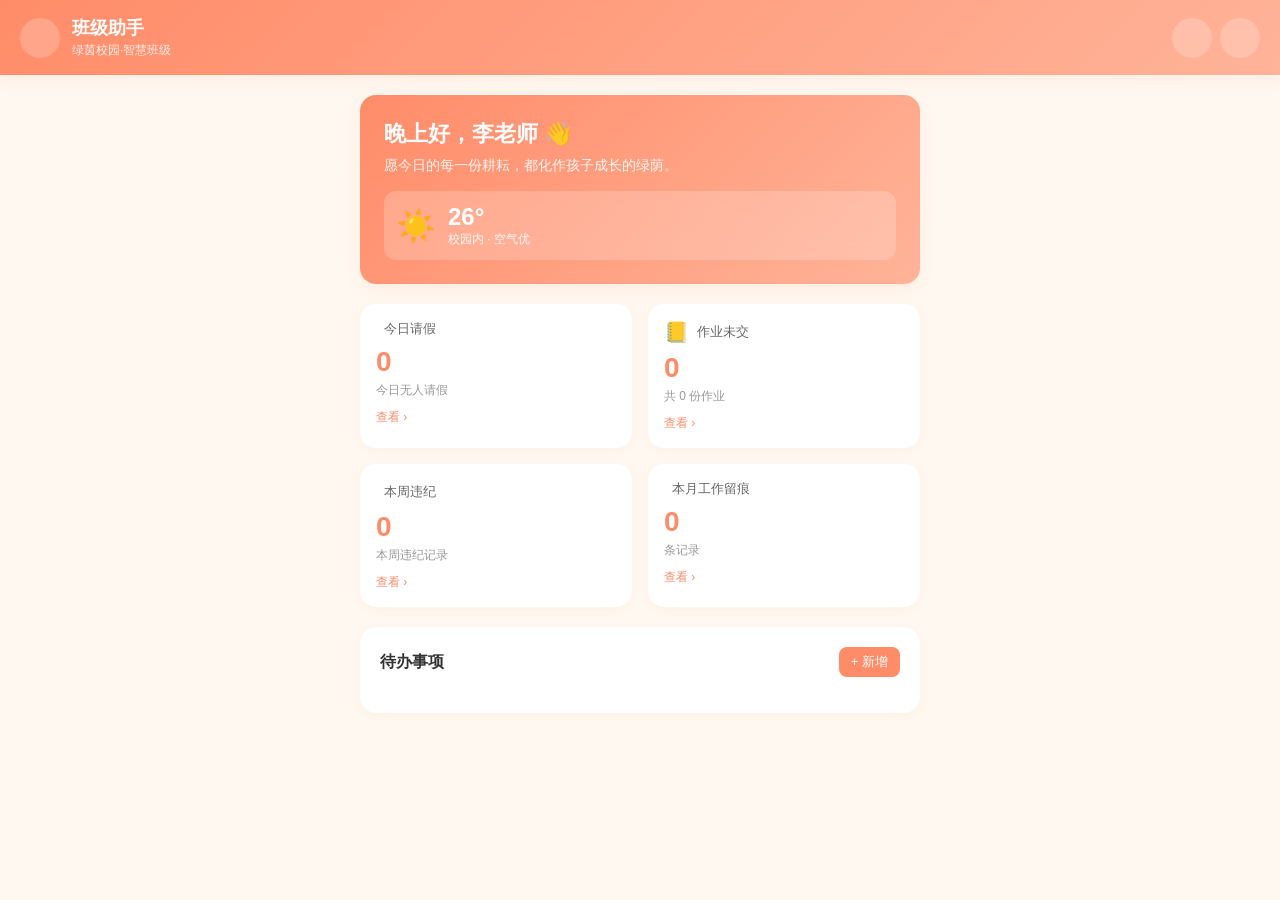
==== commit 31aea3fb: "实现主页和学生管理完整功能" ====
--- a/index.html
+++ b/index.html
@@ -2,11 +2,9 @@
 <html lang="zh-CN">
 <head>
   <meta charset="UTF-8">
-  <meta name="viewport" content="width=device-width, initial-scale=1.0, maximum-scale=1.0, user-scalable=no, viewport-fit=cover">
-  <meta name="apple-mobile-web-app-capable" content="yes">
-  <meta name="apple-mobile-web-app-status-bar-style" content="default">
-  <meta name="theme-color" content="#FF8C69">
+  <meta name="viewport" content="width=device-width, initial-scale=1.0, maximum-scale=1.0, user-scalable=no">
   <title>班级助手 - 绿茵校园·智慧班级</title>
+  <script src="js/data.js"></script>
   <script src="https://lf-code-agent.coze.cn/obj/x-ai-cn/cdn/lucide/lucide-1.11.0.min.js"></script>
   <style>
     * {
@@ -15,65 +13,54 @@
       box-sizing: border-box;
     }
 
+    body {
+      font-family: -apple-system, BlinkMacSystemFont, 'Segoe UI', Roboto, 'Helvetica Neue', Arial, sans-serif;
+      background: var(--bg-primary);
+      color: var(--text-primary);
+      min-height: 100vh;
+    }
+
     :root {
       --primary: #FF8C69;
-      --primary-light: #FFA88C;
+      --primary-light: #FFB399;
       --primary-dark: #E67350;
-      --secondary: #FFD166;
-      --accent: #FFB347;
-      --bg: #FFF8F0;
+      --bg-primary: #FFF8F0;
       --bg-card: #FFFFFF;
-      --bg-cream: #FFF5EB;
-      --text-primary: #2D2D2D;
-      --text-secondary: #6B6B6B;
+      --text-primary: #333333;
+      --text-secondary: #666666;
       --text-muted: #999999;
-      --border: #FFE8D6;
-      --success: #4CAF50;
-      --warning: #FF9800;
-      --error: #F44336;
-      --info: #2196F3;
-      --shadow: 0 2px 12px rgba(255, 140, 105, 0.08);
-      --shadow-lg: 0 4px 20px rgba(255, 140, 105, 0.12);
-      --radius: 16px;
-      --radius-sm: 12px;
-      --radius-lg: 20px;
-    }
-
-    body {
-      font-family: -apple-system, BlinkMacSystemFont, "Segoe UI", Roboto, "Helvetica Neue", Arial, sans-serif;
-      background: var(--bg);
-      color: var(--text-primary);
+      --border: #FFE8D9;
+      --success: #5FB878;
+      --warning: #FFB347;
+      --danger: #FF6B6B;
+      --radius-sm: 8px;
+      --radius-md: 12px;
+      --radius-lg: 16px;
+      --radius-xl: 20px;
+      --shadow-sm: 0 2px 8px rgba(255, 140, 105, 0.08);
+      --shadow-md: 0 4px 16px rgba(255, 140, 105, 0.12);
+      --shadow-lg: 0 8px 32px rgba(255, 140, 105, 0.16);
+    }
+
+    .app {
       min-height: 100vh;
-      overflow-x: hidden;
-      -webkit-tap-highlight-color: transparent;
-      -webkit-touch-callout: none;
-      -webkit-user-select: none;
-      user-select: none;
-      overscroll-behavior: none;
-    }
-
-    /* 移动端触摸优化 */
-    button, a, .card, .stat-card, .todo-item {
-      -webkit-tap-highlight-color: rgba(255, 140, 105, 0.1);
-      touch-action: manipulation;
-    }
-
-    button:active, .card:active, .stat-card:active {
-      transform: scale(0.98);
-      opacity: 0.9;
-    }
-
-    /* 顶部导航 */
-    .header {
+      position: relative;
+    }
+
+    /* 头部 */
+    .app-header {
+      background: linear-gradient(135deg, var(--primary) 0%, var(--primary-light) 100%);
+      padding: 16px 20px;
       position: sticky;
       top: 0;
       z-index: 100;
-      background: linear-gradient(135deg, var(--primary) 0%, var(--primary-light) 100%);
-      padding: 16px;
-      display: flex;
-      align-items: center;
+      box-shadow: var(--shadow-md);
+    }
+
+    .header-content {
+      display: flex;
       justify-content: space-between;
-      box-shadow: 0 2px 8px rgba(255, 140, 105, 0.2);
+      align-items: center;
     }
 
     .header-left {
@@ -201,74 +188,65 @@
       margin-bottom: 4px;
     }
 
-    .class-info {
+    .class-stats {
       font-size: 12px;
       opacity: 0.9;
-      margin-bottom: 8px;
-    }
-
-    .class-edit {
-      font-size: 11px;
-      opacity: 0.8;
-      display: flex;
-      align-items: center;
-      gap: 4px;
-    }
-
-    .sidebar-menu {
-      padding: 16px;
-    }
-
-    .menu-section {
-      margin-bottom: 20px;
-    }
-
-    .menu-section-title {
-      font-size: 11px;
+    }
+
+    .edit-btn {
+      width: 100%;
+      margin-top: 8px;
+      padding: 8px;
+      background: rgba(255, 255, 255, 0.3);
+      border: none;
+      border-radius: var(--radius-sm);
+      color: white;
+      font-size: 12px;
+      cursor: pointer;
+    }
+
+    .sidebar-nav {
+      padding: 16px 0;
+    }
+
+    .nav-section {
+      margin-bottom: 16px;
+    }
+
+    .nav-title {
+      padding: 8px 20px;
+      font-size: 12px;
       color: var(--text-muted);
+      font-weight: 600;
       text-transform: uppercase;
-      letter-spacing: 1px;
-      margin-bottom: 8px;
-      padding-left: 12px;
-    }
-
-    .menu-item {
+    }
+
+    .nav-item {
       display: flex;
       align-items: center;
       gap: 12px;
-      padding: 12px;
-      border-radius: var(--radius-sm);
-      cursor: pointer;
-      transition: all 0.2s;
-      margin-bottom: 4px;
-    }
-
-    .menu-item:hover {
-      background: var(--bg-cream);
-    }
-
-    .menu-item.active {
-      background: linear-gradient(135deg, var(--primary) 0%, var(--primary-light) 100%);
-      color: white;
-    }
-
-    .menu-item.active i {
-      color: white;
-    }
-
-    .menu-item i {
-      width: 20px;
-      height: 20px;
-      color: var(--text-secondary);
-    }
-
-    .menu-item span {
-      font-size: 14px;
-      font-weight: 500;
+      padding: 12px 20px;
+      color: var(--text-primary);
+      text-decoration: none;
+      transition: all 0.3s;
+    }
+
+    .nav-item:hover {
+      background: var(--bg-primary);
+    }
+
+    .nav-item.active {
+      background: linear-gradient(90deg, rgba(255, 140, 105, 0.1) 0%, transparent 100%);
+      color: var(--primary);
+      border-left: 3px solid var(--primary);
+    }
+
+    .nav-icon {
+      font-size: 18px;
     }
 
     .sidebar-footer {
-      padding: 16px;
+      padding: 20px;
       border-top: 1px solid var(--border);
     }
 
@@ -276,27 +254,24 @@
       display: flex;
       align-items: center;
       gap: 12px;
-      padding: 12px;
-      margin-bottom: 12px;
+      margin-bottom: 16px;
     }
 
     .teacher-avatar {
-      width: 44px;
-      height: 44px;
+      width: 40px;
+      height: 40px;
       border-radius: 50%;
-      background: linear-gradient(135deg, var(--primary) 0%, var(--primary-light) 100%);
+      background: var(--primary);
+      color: white;
       display: flex;
       align-items: center;
       justify-content: center;
-      color: white;
-      font-size: 18px;
       font-weight: 600;
     }
 
     .teacher-name {
       font-size: 14px;
       font-weight: 600;
-      margin-bottom: 2px;
     }
 
     .teacher-role {
@@ -304,366 +279,217 @@
       color: var(--text-muted);
     }
 
-    .sidebar-actions {
+    .footer-actions {
       display: flex;
       flex-direction: column;
       gap: 8px;
     }
 
-    .sidebar-action-btn {
-      display: flex;
-      align-items: center;
-      gap: 12px;
-      padding: 10px 12px;
+    .action-btn {
+      width: 100%;
+      padding: 10px;
+      background: var(--bg-primary);
+      border: 1px solid var(--border);
       border-radius: var(--radius-sm);
-      border: none;
-      background: transparent;
+      color: var(--text-primary);
+      font-size: 13px;
       cursor: pointer;
-      transition: all 0.2s;
-      font-size: 13px;
-      color: var(--text-secondary);
-    }
-
-    .sidebar-action-btn:hover {
-      background: var(--bg-cream);
-    }
-
-    .sidebar-action-btn i {
-      width: 18px;
-      height: 18px;
+      transition: all 0.3s;
+    }
+
+    .action-btn:hover {
+      background: var(--border);
+    }
+
+    .logout-btn {
+      color: var(--danger);
     }
 
     /* 主内容区 */
     .main-content {
-      padding: 16px;
-      padding-bottom: 80px;
-    }
-
-    /* 问候区域 */
-    .greeting-section {
+      padding: 20px;
+      max-width: 600px;
+      margin: 0 auto;
+    }
+
+    .greeting-card {
+      background: linear-gradient(135deg, var(--primary) 0%, var(--primary-light) 100%);
+      border-radius: var(--radius-lg);
+      padding: 24px;
+      color: white;
       margin-bottom: 20px;
-    }
-
-    .greeting-title {
+      box-shadow: var(--shadow-md);
+    }
+
+    .greeting-text h2 {
+      font-size: 22px;
+      margin-bottom: 8px;
+    }
+
+    .greeting-text p {
+      font-size: 14px;
+      opacity: 0.9;
+    }
+
+    .weather-widget {
+      display: flex;
+      align-items: center;
+      gap: 12px;
+      margin-top: 16px;
+      padding: 12px;
+      background: rgba(255, 255, 255, 0.2);
+      border-radius: var(--radius-md);
+      backdrop-filter: blur(10px);
+    }
+
+    .weather-icon {
+      font-size: 32px;
+    }
+
+    .temperature {
       font-size: 24px;
       font-weight: 700;
-      color: var(--text-primary);
-      margin-bottom: 4px;
-    }
-
-    .greeting-subtitle {
-      font-size: 13px;
-      color: var(--text-secondary);
-    }
-
-    /* 天气卡片 */
-    .weather-card {
-      background: linear-gradient(135deg, var(--primary) 0%, var(--primary-light) 100%);
-      border-radius: var(--radius-lg);
-      padding: 20px;
-      margin-bottom: 20px;
-      display: flex;
-      align-items: center;
-      gap: 16px;
-      color: white;
-      box-shadow: var(--shadow-lg);
-    }
-
-    .weather-icon {
-      font-size: 48px;
-    }
-
-    .weather-temp {
-      font-size: 32px;
-      font-weight: 700;
-    }
-
-    .weather-info {
+    }
+
+    .weather-desc {
       font-size: 12px;
       opacity: 0.9;
-      margin-top: 2px;
-    }
-
-    /* 数据卡片网格 */
+    }
+
     .stats-grid {
       display: grid;
       grid-template-columns: repeat(2, 1fr);
-      gap: 12px;
+      gap: 16px;
       margin-bottom: 20px;
     }
 
     .stat-card {
       background: var(--bg-card);
-      border-radius: var(--radius);
+      border-radius: var(--radius-lg);
       padding: 16px;
-      box-shadow: var(--shadow);
-      transition: transform 0.2s;
+      box-shadow: var(--shadow-sm);
+      transition: all 0.3s;
     }
 
     .stat-card:hover {
       transform: translateY(-2px);
+      box-shadow: var(--shadow-md);
     }
 
     .stat-header {
       display: flex;
       align-items: center;
       gap: 8px;
-      margin-bottom: 12px;
+      margin-bottom: 8px;
     }
 
     .stat-icon {
-      width: 36px;
-      height: 36px;
-      border-radius: 50%;
-      display: flex;
-      align-items: center;
-      justify-content: center;
-    }
-
-    .stat-icon i {
-      width: 18px;
-      height: 18px;
-    }
-
-    .stat-icon.green {
-      background: #E8F5E9;
-      color: var(--success);
-    }
-
-    .stat-icon.orange {
-      background: #FFF3E0;
-      color: var(--warning);
-    }
-
-    .stat-icon.red {
-      background: #FFEBEE;
-      color: var(--error);
-    }
-
-    .stat-icon.blue {
-      background: #E3F2FD;
-      color: var(--info);
-    }
-
-    .stat-icon.purple {
-      background: #F3E5F5;
-      color: #9C27B0;
-    }
-
-    .stat-icon.pink {
-      background: #FCE4EC;
-      color: #E91E63;
-    }
-
-    .stat-label {
+      font-size: 20px;
+    }
+
+    .stat-title {
       font-size: 13px;
-      font-weight: 500;
       color: var(--text-secondary);
     }
 
     .stat-value {
       font-size: 28px;
       font-weight: 700;
+      color: var(--primary);
       margin-bottom: 4px;
     }
 
-    .stat-value.green { color: var(--success); }
-    .stat-value.orange { color: var(--warning); }
-    .stat-value.red { color: var(--error); }
-    .stat-value.blue { color: var(--info); }
-    .stat-value.purple { color: #9C27B0; }
-    .stat-value.pink { color: #E91E63; }
-
     .stat-desc {
-      font-size: 11px;
+      font-size: 12px;
       color: var(--text-muted);
-    }
-
-    /* 快捷操作 */
-    .quick-actions {
-      display: flex;
-      gap: 8px;
-      overflow-x: auto;
-      padding-bottom: 8px;
-      margin-bottom: 20px;
-      scrollbar-width: none;
-    }
-
-    .quick-actions::-webkit-scrollbar {
-      display: none;
-    }
-
-    .quick-action-btn {
-      flex-shrink: 0;
-      display: flex;
-      align-items: center;
-      gap: 6px;
-      padding: 10px 16px;
-      border-radius: 20px;
-      border: none;
+      margin-bottom: 8px;
+    }
+
+    .stat-link {
+      font-size: 12px;
+      color: var(--primary);
+      text-decoration: none;
+    }
+
+    .stat-link:hover {
+      text-decoration: underline;
+    }
+
+    .todo-section {
       background: var(--bg-card);
-      color: var(--text-primary);
-      font-size: 13px;
-      font-weight: 500;
-      cursor: pointer;
-      box-shadow: var(--shadow);
-      transition: all 0.2s;
-    }
-
-    .quick-action-btn:hover {
-      background: var(--primary);
-      color: white;
-    }
-
-    .quick-action-btn i {
-      width: 16px;
-      height: 16px;
-    }
-
-    /* 学生头像列表 */
-    .students-section {
-      margin-bottom: 20px;
+      border-radius: var(--radius-lg);
+      padding: 20px;
+      box-shadow: var(--shadow-sm);
     }
 
     .section-header {
       display: flex;
-      align-items: center;
       justify-content: space-between;
-      margin-bottom: 12px;
-    }
-
-    .section-title {
+      align-items: center;
+      margin-bottom: 16px;
+    }
+
+    .section-header h3 {
       font-size: 16px;
       font-weight: 600;
-      display: flex;
-      align-items: center;
-      gap: 8px;
-    }
-
-    .section-title i {
-      width: 20px;
-      height: 20px;
-      color: var(--primary);
-    }
-
-    .section-link {
+    }
+
+    .add-btn {
+      padding: 6px 12px;
+      background: var(--primary);
+      color: white;
+      border: none;
+      border-radius: var(--radius-sm);
       font-size: 13px;
-      color: var(--primary);
       cursor: pointer;
     }
 
-    .students-scroll {
-      display: flex;
+    .todo-list {
+      display: flex;
+      flex-direction: column;
       gap: 12px;
-      overflow-x: auto;
-      padding-bottom: 8px;
-      scrollbar-width: none;
-    }
-
-    .students-scroll::-webkit-scrollbar {
-      display: none;
-    }
-
-    .student-avatar-item {
-      flex-shrink: 0;
-      display: flex;
-      flex-direction: column;
-      align-items: center;
-      gap: 6px;
-    }
-
-    .student-avatar {
-      width: 48px;
-      height: 48px;
-      border-radius: 50%;
-      display: flex;
-      align-items: center;
-      justify-content: center;
-      font-size: 16px;
-      font-weight: 600;
-      color: white;
-      position: relative;
-    }
-
-    .student-avatar.status-normal {
-      background: linear-gradient(135deg, #4CAF50 0%, #66BB6A 100%);
-    }
-
-    .student-avatar.status-warning {
-      background: linear-gradient(135deg, #FF9800 0%, #FFA726 100%);
-    }
-
-    .student-avatar.status-error {
-      background: linear-gradient(135deg, #F44336 0%, #EF5350 100%);
-    }
-
-    .student-status {
-      position: absolute;
-      bottom: 0;
-      right: 0;
-      width: 14px;
-      height: 14px;
-      border-radius: 50%;
-      border: 2px solid white;
-    }
-
-    .student-status.online { background: var(--success); }
-    .student-status.offline { background: var(--text-muted); }
-
-    .student-name {
-      font-size: 11px;
-      color: var(--text-secondary);
-      max-width: 48px;
-      overflow: hidden;
-      text-overflow: ellipsis;
-      white-space: nowrap;
-    }
-
-    /* 待办事项 */
-    .todo-section {
-      margin-bottom: 20px;
-    }
-
-    .todo-list {
-      display: flex;
-      flex-direction: column;
-      gap: 10px;
     }
 
     .todo-item {
-      background: var(--bg-card);
-      border-radius: var(--radius);
-      padding: 14px;
-      box-shadow: var(--shadow);
-      display: flex;
-      align-items: flex-start;
+      display: flex;
+      justify-content: space-between;
+      align-items: center;
+      padding: 12px;
+      background: var(--bg-primary);
+      border-radius: var(--radius-md);
+      border-left: 3px solid var(--primary);
+    }
+
+    .todo-content {
+      display: flex;
+      align-items: center;
       gap: 12px;
+      flex: 1;
     }
 
     .todo-tag {
-      flex-shrink: 0;
-      padding: 4px 10px;
-      border-radius: 12px;
+      padding: 4px 8px;
+      border-radius: var(--radius-sm);
       font-size: 11px;
       font-weight: 600;
     }
 
     .todo-tag.reminder {
-      background: #FFF3E0;
-      color: var(--warning);
-    }
-
-    .todo-tag.routine {
-      background: #E8F5E9;
-      color: var(--success);
+      background: var(--warning);
+      color: white;
+    }
+
+    .todo-tag.regular {
+      background: var(--success);
+      color: white;
     }
 
     .todo-tag.communication {
-      background: #E3F2FD;
-      color: var(--info);
-    }
-
-    .todo-content {
+      background: #4ECDC4;
+      color: white;
+    }
+
+    .todo-text {
       flex: 1;
     }
 
@@ -678,1150 +504,211 @@
       color: var(--text-muted);
     }
 
-    .todo-delete {
-      flex-shrink: 0;
-      width: 32px;
-      height: 32px;
-      border-radius: 50%;
-      border: none;
+    .delete-btn {
+      padding: 6px 12px;
       background: transparent;
-      color: var(--error);
+      color: var(--danger);
+      border: 1px solid var(--danger);
+      border-radius: var(--radius-sm);
+      font-size: 12px;
       cursor: pointer;
-      display: flex;
-      align-items: center;
-      justify-content: center;
-      transition: all 0.2s;
-    }
-
-    .todo-delete:hover {
-      background: #FFEBEE;
-    }
-
-    .todo-delete i {
-      width: 16px;
-      height: 16px;
-    }
-
-    /* 日程时间轴 */
-    .timeline-section {
-      margin-bottom: 20px;
-    }
-
-    .timeline-list {
-      position: relative;
-      padding-left: 24px;
-    }
-
-    .timeline-list::before {
-      content: '';
-      position: absolute;
-      left: 8px;
-      top: 8px;
-      bottom: 8px;
-      width: 2px;
-      background: var(--border);
-    }
-
-    .timeline-item {
-      position: relative;
-      padding-bottom: 16px;
-    }
-
-    .timeline-item:last-child {
-      padding-bottom: 0;
-    }
-
-    .timeline-dot {
-      position: absolute;
-      left: -20px;
-      top: 4px;
-      width: 12px;
-      height: 12px;
-      border-radius: 50%;
-      background: var(--primary);
-      border: 2px solid white;
-      box-shadow: 0 0 0 2px var(--primary);
-    }
-
-    .timeline-time {
-      font-size: 12px;
-      color: var(--text-muted);
-      margin-bottom: 4px;
-    }
-
-    .timeline-content {
-      background: var(--bg-card);
-      border-radius: var(--radius-sm);
-      padding: 12px;
-      box-shadow: var(--shadow);
-    }
-
-    .timeline-title {
-      font-size: 14px;
-      font-weight: 500;
-      margin-bottom: 4px;
-    }
-
-    .timeline-desc {
-      font-size: 12px;
-      color: var(--text-secondary);
-    }
-
-    /* 页面容器 */
-    .page {
-      display: none;
-    }
-
-    .page.active {
-      display: block;
-    }
-
-    /* 底部导航 */
-    .bottom-nav {
-      position: fixed;
-      bottom: 0;
-      left: 0;
-      right: 0;
-      background: var(--bg-card);
-      display: flex;
-      justify-content: around;
-      padding: 8px 0;
-      padding-bottom: calc(8px + env(safe-area-inset-bottom));
-      box-shadow: 0 -2px 10px rgba(0, 0, 0, 0.05);
-      z-index: 50;
-    }
-
-    .nav-item {
-      flex: 1;
-      display: flex;
-      flex-direction: column;
-      align-items: center;
-      gap: 4px;
-      padding: 8px;
-      cursor: pointer;
-      transition: all 0.2s;
-    }
-
-    .nav-item i {
-      width: 22px;
-      height: 22px;
-      color: var(--text-muted);
-    }
-
-    .nav-item span {
-      font-size: 11px;
-      color: var(--text-muted);
-    }
-
-    .nav-item.active i {
-      color: var(--primary);
-    }
-
-    .nav-item.active span {
-      color: var(--primary);
-      font-weight: 600;
-    }
-
-    /* 功能页面样式 */
-    .feature-page {
-      padding: 16px;
-      padding-bottom: 80px;
-    }
-
-    .feature-header {
-      display: flex;
-      align-items: center;
-      justify-content: space-between;
-      margin-bottom: 20px;
-    }
-
-    .feature-title {
-      font-size: 20px;
-      font-weight: 700;
-    }
-
-    .feature-add-btn {
-      width: 40px;
-      height: 40px;
-      border-radius: 50%;
-      background: linear-gradient(135deg, var(--primary) 0%, var(--primary-light) 100%);
-      border: none;
-      color: white;
-      display: flex;
-      align-items: center;
-      justify-content: center;
-      cursor: pointer;
-      box-shadow: var(--shadow);
-    }
-
-    .feature-add-btn i {
-      width: 20px;
-      height: 20px;
-    }
-
-    /* 列表项 */
-    .list-item {
-      background: var(--bg-card);
-      border-radius: var(--radius);
-      padding: 14px;
-      margin-bottom: 10px;
-      box-shadow: var(--shadow);
-    }
-
-    .list-item-header {
-      display: flex;
-      align-items: center;
-      justify-content: space-between;
-      margin-bottom: 8px;
-    }
-
-    .list-item-title {
-      font-size: 15px;
-      font-weight: 600;
-    }
-
-    .list-item-badge {
-      padding: 4px 10px;
-      border-radius: 12px;
-      font-size: 11px;
-      font-weight: 600;
-    }
-
-    .list-item-desc {
-      font-size: 13px;
-      color: var(--text-secondary);
-      margin-bottom: 8px;
-    }
-
-    .list-item-footer {
-      display: flex;
-      align-items: center;
-      justify-content: space-between;
-      padding-top: 8px;
-      border-top: 1px solid var(--border);
-    }
-
-    .list-item-meta {
-      display: flex;
-      align-items: center;
-      gap: 6px;
-      font-size: 12px;
-      color: var(--text-muted);
-    }
-
-    .list-item-meta i {
-      width: 14px;
-      height: 14px;
-    }
-
-    .list-item-action {
-      font-size: 13px;
-      color: var(--primary);
-      cursor: pointer;
-      font-weight: 500;
-    }
-
-    /* 表单样式 */
-    .form-group {
-      margin-bottom: 16px;
-    }
-
-    .form-label {
-      display: block;
-      font-size: 13px;
-      font-weight: 500;
-      margin-bottom: 8px;
-      color: var(--text-secondary);
-    }
-
-    .form-input {
-      width: 100%;
-      padding: 12px 14px;
-      border: none;
-      background: var(--bg-cream);
-      border-radius: var(--radius-sm);
-      font-size: 14px;
-      color: var(--text-primary);
-      transition: all 0.2s;
-    }
-
-    .form-input:focus {
-      outline: none;
-      box-shadow: 0 0 0 2px var(--primary);
-    }
-
-    .form-textarea {
-      min-height: 100px;
-      resize: vertical;
-    }
-
-    .btn-primary {
-      width: 100%;
-      padding: 14px;
-      border: none;
-      background: linear-gradient(135deg, var(--primary) 0%, var(--primary-light) 100%);
-      color: white;
-      border-radius: var(--radius);
-      font-size: 15px;
-      font-weight: 600;
-      cursor: pointer;
-      transition: all 0.2s;
-      box-shadow: var(--shadow);
-    }
-
-    .btn-primary:hover {
-      transform: translateY(-1px);
-      box-shadow: var(--shadow-lg);
-    }
-
-    /* 模态框 */
-    .modal-overlay {
-      position: fixed;
-      top: 0;
-      left: 0;
-      right: 0;
-      bottom: 0;
-      background: rgba(0, 0, 0, 0.5);
-      z-index: 300;
-      display: none;
-      align-items: center;
-      justify-content: center;
-      padding: 20px;
-    }
-
-    .modal-overlay.active {
-      display: flex;
-    }
-
-    .modal {
-      background: var(--bg-card);
-      border-radius: var(--radius-lg);
-      width: 100%;
-      max-width: 400px;
-      max-height: 80vh;
-      overflow-y: auto;
-      padding: 24px;
-    }
-
-    .modal-header {
-      display: flex;
-      align-items: center;
-      justify-content: space-between;
-      margin-bottom: 20px;
-    }
-
-    .modal-title {
-      font-size: 18px;
-      font-weight: 700;
-    }
-
-    .modal-close {
-      width: 32px;
-      height: 32px;
-      border-radius: 50%;
-      border: none;
-      background: var(--bg-cream);
-      cursor: pointer;
-      display: flex;
-      align-items: center;
-      justify-content: center;
-    }
-
-    .modal-close i {
-      width: 18px;
-      height: 18px;
-      color: var(--text-secondary);
-    }
-
-    /* AI 助手专区 */
-    .ai-section {
-      background: linear-gradient(135deg, #667eea 0%, #764ba2 100%);
-      border-radius: var(--radius-lg);
-      padding: 20px;
-      margin-bottom: 20px;
-      color: white;
-    }
-
-    .ai-title {
-      font-size: 16px;
-      font-weight: 700;
-      margin-bottom: 4px;
-      display: flex;
-      align-items: center;
-      gap: 8px;
-    }
-
-    .ai-subtitle {
-      font-size: 12px;
-      opacity: 0.9;
-      margin-bottom: 16px;
-    }
-
-    .ai-features {
-      display: grid;
-      grid-template-columns: repeat(3, 1fr);
-      gap: 10px;
-    }
-
-    .ai-feature-btn {
-      background: rgba(255, 255, 255, 0.2);
-      border: none;
-      border-radius: var(--radius-sm);
-      padding: 12px 8px;
-      color: white;
-      cursor: pointer;
-      transition: all 0.2s;
-      text-align: center;
-    }
-
-    .ai-feature-btn:hover {
-      background: rgba(255, 255, 255, 0.3);
-    }
-
-    .ai-feature-btn i {
-      width: 24px;
-      height: 24px;
-      margin-bottom: 6px;
-    }
-
-    .ai-feature-btn span {
-      display: block;
-      font-size: 11px;
-    }
-
-    /* 响应式 */
+    }
+
+    .delete-btn:hover {
+      background: var(--danger);
+      color: white;
+    }
+
     @media (max-width: 380px) {
       .stats-grid {
         grid-template-columns: 1fr;
       }
-      
-      .quick-actions {
-        grid-template-columns: repeat(3, 1fr);
-      }
-      
-      .header-title {
-        font-size: 16px;
-      }
-      
-      .header-subtitle {
-        font-size: 11px;
-      }
-    }
-
-    @media (max-width: 360px) {
-      .stat-card {
-        padding: 16px;
-      }
-      
-      .stat-value {
-        font-size: 28px;
-      }
-      
-      .todo-item {
-        padding: 12px;
-      }
-    }
-
-    /* 安全区域适配（iPhone X+） */
-    @supports (padding-top: env(safe-area-inset-top)) {
-      .header {
-        padding-top: env(safe-area-inset-top);
-      }
-      
-      .bottom-nav {
-        padding-bottom: env(safe-area-inset-bottom);
-      }
     }
   </style>
 </head>
 <body>
-
-  <!-- 顶部导航 -->
-  <header class="header">
-    <div class="header-left">
-      <button class="menu-btn" onclick="toggleSidebar()">
-        <i data-lucide="menu" class="w-5 h-5"></i>
-      </button>
-      <div>
-        <div class="header-title">班级助手</div>
-        <div class="header-subtitle">绿茵校园 · 智慧班级</div>
+  <div class="app">
+    <header class="app-header">
+      <div class="header-content">
+        <div class="header-left">
+          <button class="menu-btn" onclick="toggleSidebar()">
+            <i data-lucide="menu"></i>
+          </button>
+          <div>
+            <h1 class="header-title">班级助手</h1>
+            <div class="header-subtitle">绿茵校园·智慧班级</div>
+          </div>
+        </div>
+        <div class="header-right">
+          <button class="header-btn">
+            <i data-lucide="bell"></i>
+          </button>
+          <button class="header-btn">
+            <i data-lucide="user"></i>
+          </button>
+        </div>
       </div>
-    </div>
-    <div class="header-right">
-      <button class="header-btn">
-        <i data-lucide="bell" class="w-5 h-5"></i>
-      </button>
-    </div>
-  </header>
-
-  <!-- 侧边栏遮罩 -->
-  <div class="sidebar-overlay" id="sidebarOverlay" onclick="toggleSidebar()"></div>
-
-  <!-- 侧边栏 -->
-  <aside class="sidebar" id="sidebar">
-    <div class="sidebar-header">
-      <div class="sidebar-title">班级助手</div>
-      <div class="sidebar-subtitle">绿茵校园 · 智慧班级</div>
-      <div class="class-selector">
-        <div class="class-name">三年级（2）班</div>
-        <div class="class-info">42 名学生 · 班主任</div>
-        <div class="class-edit">
-          <i data-lucide="pencil" class="w-3 h-3"></i>
-          点击编辑 / 切换
+    </header>
+
+    <aside class="sidebar" id="sidebar">
+      <div class="sidebar-header">
+        <h2 class="sidebar-title">班级助手</h2>
+        <div class="sidebar-subtitle">绿茵校园·智慧班级</div>
+        <div class="class-selector">
+          <div class="class-name">三年级 (2) 班</div>
+          <div class="class-stats">42 名学生 · 班主任</div>
+          <button class="edit-btn">️ 点击编辑 / 切换</button>
         </div>
       </div>
-    </div>
-
-    <div class="sidebar-menu">
-      <div class="menu-section">
-        <div class="menu-section-title">主功能</div>
-        <div class="menu-item active" onclick="showPage('home')">
-          <i data-lucide="home"></i>
-          <span>主页信息</span>
-        </div>
-        <div class="menu-item" onclick="showPage('students')">
-          <i data-lucide="users"></i>
-          <span>学生管理</span>
-        </div>
-        <div class="menu-item" onclick="showPage('grades')">
-          <i data-lucide="trending-up"></i>
-          <span>成绩分析</span>
-        </div>
-        <div class="menu-item" onclick="showPage('discipline')">
-          <i data-lucide="scale"></i>
-          <span>违纪统计</span>
-        </div>
-        <div class="menu-item" onclick="showPage('homework')">
-          <i data-lucide="book-open"></i>
-          <span>作业管理</span>
-        </div>
-        <div class="menu-item" onclick="showPage('leave')">
-          <i data-lucide="calendar-days"></i>
-          <span>请销假</span>
+
+      <nav class="sidebar-nav">
+        <div class="nav-section">
+          <div class="nav-title">主功能</div>
+          <a href="index.html" class="nav-item active">
+            <span class="nav-icon">📊</span>
+            <span>主页信息</span>
+          </a>
+          <a href="students.html" class="nav-item">
+            <span class="nav-icon">👨‍🎓</span>
+            <span>学生管理</span>
+          </a>
+          <a href="grades.html" class="nav-item">
+            <span class="nav-icon">📈</span>
+            <span>成绩分析</span>
+          </a>
+          <a href="discipline.html" class="nav-item">
+            <span class="nav-icon">⚖️</span>
+            <span>违纪统计</span>
+          </a>
+          <a href="homework.html" class="nav-item">
+            <span class="nav-icon"></span>
+            <span>作业管理</span>
+          </a>
+          <a href="leave.html" class="nav-item">
+            <span class="nav-icon">🗓️</span>
+            <span>请销假</span>
+          </a>
+        </div>
+
+        <div class="nav-section">
+          <div class="nav-title">教学记录</div>
+          <a href="worklog.html" class="nav-item">
+            <span class="nav-icon">📝</span>
+            <span>工作留痕</span>
+          </a>
+          <a href="talks.html" class="nav-item">
+            <span class="nav-icon">💬</span>
+            <span>谈话记录</span>
+          </a>
+          <a href="seating.html" class="nav-item">
+            <span class="nav-icon">🪑</span>
+            <span>排座位</span>
+          </a>
+        </div>
+
+        <div class="nav-section">
+          <div class="nav-title">AI 助手</div>
+          <a href="ai-prepare.html" class="nav-item">
+            <span class="nav-icon">🤖</span>
+            <span>智能备课</span>
+          </a>
+          <a href="ai-analysis.html" class="nav-item">
+            <span class="nav-icon">📊</span>
+            <span>学情分析</span>
+          </a>
+          <a href="ai-comment.html" class="nav-item">
+            <span class="nav-icon">✍️</span>
+            <span>评语生成</span>
+          </a>
+        </div>
+      </nav>
+
+      <div class="sidebar-footer">
+        <div class="teacher-info">
+          <div class="teacher-avatar">李</div>
+          <div>
+            <div class="teacher-name">李老师</div>
+            <div class="teacher-role">三年级 (2) 班 · 班主任</div>
+          </div>
+        </div>
+        <div class="footer-actions">
+          <button class="action-btn" onclick="exportData()">⬇️ 导出备份</button>
+          <button class="action-btn" onclick="importData()">⬆️ 导入备份</button>
+          <button class="action-btn">🌓 切换模式</button>
+          <button class="action-btn logout-btn">🔙 返回登录</button>
         </div>
       </div>
-
-      <div class="menu-section">
-        <div class="menu-section-title">教学记录</div>
-        <div class="menu-item" onclick="showPage('worklog')">
-          <i data-lucide="file-text"></i>
-          <span>工作留痕</span>
-        </div>
-        <div class="menu-item" onclick="showPage('talks')">
-          <i data-lucide="message-circle"></i>
-          <span>谈话记录</span>
-        </div>
-        <div class="menu-item" onclick="showPage('seating')">
-          <i data-lucide="layout-grid"></i>
-          <span>排座位</span>
+    </aside>
+
+    <div class="sidebar-overlay" id="sidebarOverlay" onclick="toggleSidebar()"></div>
+
+    <main class="main-content">
+      <div class="greeting-card">
+        <div class="greeting-text">
+          <h2 id="greeting">晚上好，李老师 👋</h2>
+          <p>愿今日的每一份耕耘，都化作孩子成长的绿荫。</p>
+        </div>
+        <div class="weather-widget">
+          <div class="weather-icon">☀️</div>
+          <div>
+            <div class="temperature">26°</div>
+            <div class="weather-desc">校园内 · 空气优</div>
+          </div>
         </div>
       </div>
 
-      <div class="menu-section">
-        <div class="menu-section-title">AI 助手</div>
-        <div class="menu-item" onclick="showPage('ai-prepare')">
-          <i data-lucide="sparkles"></i>
-          <span>智能备课</span>
-        </div>
-        <div class="menu-item" onclick="showPage('ai-analysis')">
-          <i data-lucide="brain"></i>
-          <span>学情分析</span>
-        </div>
-        <div class="menu-item" onclick="showPage('ai-comment')">
-          <i data-lucide="message-square"></i>
-          <span>评语生成</span>
-        </div>
-      </div>
-    </div>
-
-    <div class="sidebar-footer">
-      <div class="teacher-info">
-        <div class="teacher-avatar">李</div>
-        <div>
-          <div class="teacher-name">李老师</div>
-          <div class="teacher-role">三年级（2）班 · 班主任</div>
-        </div>
-      </div>
-      <div class="sidebar-actions">
-        <button class="sidebar-action-btn" onclick="exportData()">
-          <i data-lucide="download"></i>
-          <span>导出备份</span>
-        </button>
-        <button class="sidebar-action-btn" onclick="importData()">
-          <i data-lucide="upload"></i>
-          <span>导入备份</span>
-        </button>
-        <button class="sidebar-action-btn">
-          <i data-lucide="moon"></i>
-          <span>切换模式</span>
-        </button>
-        <button class="sidebar-action-btn" onclick="logout()">
-          <i data-lucide="log-out"></i>
-          <span>返回登录</span>
-        </button>
-      </div>
-    </div>
-  </aside>
-
-  <!-- 主内容区 -->
-  <main class="main-content">
-    <!-- 主页 -->
-    <div class="page active" id="page-home">
-      <!-- 问候 -->
-      <div class="greeting-section">
-        <h1 class="greeting-title">晚上好，李老师 </h1>
-        <p class="greeting-subtitle">愿今日的每一份耕耘，都化作孩子成长的绿荫。</p>
-      </div>
-
-      <!-- 天气 -->
-      <div class="weather-card">
-        <div class="weather-icon">️</div>
-        <div>
-          <div class="weather-temp">26°</div>
-          <div class="weather-info">校园内 · 空气优</div>
-        </div>
-      </div>
-
-      <!-- 数据卡片 -->
       <div class="stats-grid">
         <div class="stat-card">
           <div class="stat-header">
-            <div class="stat-icon green">
-              <i data-lucide="sprout"></i>
-            </div>
-            <span class="stat-label">今日请假</span>
+            <span class="stat-icon"></span>
+            <span class="stat-title">今日请假</span>
           </div>
-          <div class="stat-value green">0</div>
-          <div class="stat-desc">今日无人请假</div>
+          <div class="stat-value" id="stat-leave">0</div>
+          <div class="stat-desc" id="stat-leave-desc">今日无人请假</div>
+          <a href="leave.html" class="stat-link">查看 ›</a>
         </div>
 
         <div class="stat-card">
           <div class="stat-header">
-            <div class="stat-icon orange">
-              <i data-lucide="book-open"></i>
-            </div>
-            <span class="stat-label">作业未交</span>
+            <span class="stat-icon">📒</span>
+            <span class="stat-title">作业未交</span>
           </div>
-          <div class="stat-value orange">9</div>
-          <div class="stat-desc">共 3 份作业</div>
+          <div class="stat-value" id="stat-homework">0</div>
+          <div class="stat-desc" id="stat-homework-desc">共 0 份作业</div>
+          <a href="homework.html" class="stat-link">查看 ›</a>
         </div>
 
         <div class="stat-card">
           <div class="stat-header">
-            <div class="stat-icon red">
-              <i data-lucide="scale"></i>
-            </div>
-            <span class="stat-label">本周违纪</span>
+            <span class="stat-icon">️</span>
+            <span class="stat-title">本周违纪</span>
           </div>
-          <div class="stat-value red">3</div>
-          <div class="stat-desc">本周违纪记录</div>
+          <div class="stat-value" id="stat-discipline">0</div>
+          <div class="stat-desc" id="stat-discipline-desc">本周违纪记录</div>
+          <a href="discipline.html" class="stat-link">查看 ›</a>
         </div>
 
         <div class="stat-card">
           <div class="stat-header">
-            <div class="stat-icon blue">
-              <i data-lucide="pin"></i>
-            </div>
-            <span class="stat-label">本月工作留痕</span>
+            <span class="stat-icon"></span>
+            <span class="stat-title">本月工作留痕</span>
           </div>
-          <div class="stat-value blue">2</div>
-          <div class="stat-desc">条记录</div>
-        </div>
-
-        <div class="stat-card">
-          <div class="stat-header">
-            <div class="stat-icon purple">
-              <i data-lucide="clipboard-list"></i>
-            </div>
-            <span class="stat-label">待办事项</span>
-          </div>
-          <div class="stat-value purple">5</div>
-          <div class="stat-desc">待处理事项</div>
-        </div>
-
-        <div class="stat-card">
-          <div class="stat-header">
-            <div class="stat-icon pink">
-              <i data-lucide="award"></i>
-            </div>
-            <span class="stat-label">成绩平均分</span>
-          </div>
-          <div class="stat-value pink">88.7</div>
-          <div class="stat-desc">本月月考</div>
+          <div class="stat-value" id="stat-worklog">0</div>
+          <div class="stat-desc" id="stat-worklog-desc">条记录</div>
+          <a href="worklog.html" class="stat-link">查看 ›</a>
         </div>
       </div>
 
-      <!-- 快捷操作 -->
-      <div class="quick-actions">
-        <button class="quick-action-btn" onclick="showPage('leave')">
-          <i data-lucide="calendar-plus"></i>
-          <span>记请假</span>
-        </button>
-        <button class="quick-action-btn" onclick="showPage('homework')">
-          <i data-lucide="book-plus"></i>
-          <span>记作业</span>
-        </button>
-        <button class="quick-action-btn" onclick="showPage('discipline')">
-          <i data-lucide="alert-triangle"></i>
-          <span>记违纪</span>
-        </button>
-        <button class="quick-action-btn" onclick="showPage('worklog')">
-          <i data-lucide="file-plus"></i>
-          <span>记工作</span>
-        </button>
-        <button class="quick-action-btn" onclick="showPage('students')">
-          <i data-lucide="users"></i>
-          <span>学生管理</span>
-        </button>
-        <button class="quick-action-btn" onclick="syncData()">
-          <i data-lucide="refresh-cw"></i>
-          <span>同步</span>
-        </button>
-      </div>
-
-      <!-- 学生头像 -->
-      <div class="students-section">
-        <div class="section-header">
-          <h3 class="section-title">
-            <i data-lucide="users"></i>
-            班级学生
-          </h3>
-          <span class="section-link" onclick="showPage('students')">查看全部 ›</span>
-        </div>
-        <div class="students-scroll">
-          <div class="student-avatar-item">
-            <div class="student-avatar status-normal">
-              张
-              <div class="student-status online"></div>
-            </div>
-            <span class="student-name">张小明</span>
-          </div>
-          <div class="student-avatar-item">
-            <div class="student-avatar status-normal">
-              李
-              <div class="student-status online"></div>
-            </div>
-            <span class="student-name">李华</span>
-          </div>
-          <div class="student-avatar-item">
-            <div class="student-avatar status-warning">
-              王
-              <div class="student-status online"></div>
-            </div>
-            <span class="student-name">王芳</span>
-          </div>
-          <div class="student-avatar-item">
-            <div class="student-avatar status-normal">
-              赵
-              <div class="student-status online"></div>
-            </div>
-            <span class="student-name">赵强</span>
-          </div>
-          <div class="student-avatar-item">
-            <div class="student-avatar status-error">
-              刘
-              <div class="student-status offline"></div>
-            </div>
-            <span class="student-name">刘洋</span>
-          </div>
-          <div class="student-avatar-item">
-            <div class="student-avatar status-normal">
-              陈
-              <div class="student-status online"></div>
-            </div>
-            <span class="student-name">陈静</span>
-          </div>
-          <div class="student-avatar-item">
-            <div class="student-avatar status-normal">
-              杨
-              <div class="student-status online"></div>
-            </div>
-            <span class="student-name">杨帆</span>
-          </div>
-        </div>
-      </div>
-
-      <!-- AI 助手 -->
-      <div class="ai-section">
-        <div class="ai-title">
-          <i data-lucide="sparkles" class="w-5 h-5"></i>
-          AI 助手
-        </div>
-        <div class="ai-subtitle">智能辅助，让教学更高效</div>
-        <div class="ai-features">
-          <button class="ai-feature-btn" onclick="showPage('ai-prepare')">
-            <i data-lucide="book-open"></i>
-            <span>智能备课</span>
-          </button>
-          <button class="ai-feature-btn" onclick="showPage('ai-analysis')">
-            <i data-lucide="brain"></i>
-            <span>学情分析</span>
-          </button>
-          <button class="ai-feature-btn" onclick="showPage('ai-comment')">
-            <i data-lucide="message-square"></i>
-            <span>评语生成</span>
-          </button>
-        </div>
-      </div>
-
-      <!-- 待办事项 -->
       <div class="todo-section">
         <div class="section-header">
-          <h3 class="section-title">
-            <i data-lucide="clipboard-list"></i>
-            待办事项
-          </h3>
-          <span class="section-link" onclick="openAddTodo()">+ 新增</span>
-        </div>
-        <div class="todo-list">
-          <div class="todo-item">
-            <span class="todo-tag reminder">提醒</span>
-            <div class="todo-content">
-              <div class="todo-title">班会课需准备安全教育材料</div>
-              <div class="todo-time">明天 08:00</div>
-            </div>
-            <button class="todo-delete" onclick="deleteTodo(this)">
-              <i data-lucide="trash-2"></i>
-            </button>
-          </div>
-          <div class="todo-item">
-            <span class="todo-tag routine">常规</span>
-            <div class="todo-content">
-              <div class="todo-title">下周期中家长会，需提前发通知</div>
-              <div class="todo-time">周五</div>
-            </div>
-            <button class="todo-delete" onclick="deleteTodo(this)">
-              <i data-lucide="trash-2"></i>
-            </button>
-          </div>
-          <div class="todo-item">
-            <span class="todo-tag communication">沟通</span>
-            <div class="todo-content">
-              <div class="todo-title">与新转入学生张乐进行入学谈话</div>
-              <div class="todo-time">本周内</div>
-            </div>
-            <button class="todo-delete" onclick="deleteTodo(this)">
-              <i data-lucide="trash-2"></i>
-            </button>
-          </div>
+          <h3> 待办事项</h3>
+          <button class="add-btn" onclick="addTodo()">+ 新增</button>
+        </div>
+        <div class="todo-list" id="todo-list">
+          <!-- 待办事项将动态生成 -->
         </div>
       </div>
-
-      <!-- 今日日程 -->
-      <div class="timeline-section">
-        <div class="section-header">
-          <h3 class="section-title">
-            <i data-lucide="clock"></i>
-            今日日程
-          </h3>
-        </div>
-        <div class="timeline-list">
-          <div class="timeline-item">
-            <div class="timeline-dot"></div>
-            <div class="timeline-time">08:00 - 08:40</div>
-            <div class="timeline-content">
-              <div class="timeline-title">早读课</div>
-              <div class="timeline-desc">语文课文朗读</div>
-            </div>
-          </div>
-          <div class="timeline-item">
-            <div class="timeline-dot"></div>
-            <div class="timeline-time">09:00 - 09:40</div>
-            <div class="timeline-content">
-              <div class="timeline-title">数学课</div>
-              <div class="timeline-desc">分数的初步认识</div>
-            </div>
-          </div>
-          <div class="timeline-item">
-            <div class="timeline-dot"></div>
-            <div class="timeline-time">14:00 - 14:40</div>
-            <div class="timeline-content">
-              <div class="timeline-title">班会课</div>
-              <div class="timeline-desc">安全教育主题</div>
-            </div>
-          </div>
-          <div class="timeline-item">
-            <div class="timeline-dot"></div>
-            <div class="timeline-time">16:00 - 16:30</div>
-            <div class="timeline-content">
-              <div class="timeline-title">课后辅导</div>
-              <div class="timeline-desc">作业答疑</div>
-            </div>
-          </div>
-        </div>
-      </div>
-    </div>
-
-    <!-- 学生管理页 -->
-    <div class="page" id="page-students">
-      <div class="feature-page">
-        <div class="feature-header">
-          <h2 class="feature-title">学生管理</h2>
-          <button class="feature-add-btn" onclick="openAddStudent()">
-            <i data-lucide="plus"></i>
-          </button>
-        </div>
-        <div class="list-item">
-          <div class="list-item-header">
-            <span class="list-item-title">张小明</span>
-            <span class="list-item-badge" style="background: #E8F5E9; color: #4CAF50;">正常</span>
-          </div>
-          <div class="list-item-desc">学号：001 · 座位：第 1 排第 2 列</div>
-          <div class="list-item-footer">
-            <div class="list-item-meta">
-              <i data-lucide="phone"></i>
-              <span>138****1234</span>
-            </div>
-            <span class="list-item-action">编辑</span>
-          </div>
-        </div>
-        <div class="list-item">
-          <div class="list-item-header">
-            <span class="list-item-title">李华</span>
-            <span class="list-item-badge" style="background: #E8F5E9; color: #4CAF50;">正常</span>
-          </div>
-          <div class="list-item-desc">学号：002 · 座位：第 1 排第 3 列</div>
-          <div class="list-item-footer">
-            <div class="list-item-meta">
-              <i data-lucide="phone"></i>
-              <span>139****5678</span>
-            </div>
-            <span class="list-item-action">编辑</span>
-          </div>
-        </div>
-        <div class="list-item">
-          <div class="list-item-header">
-            <span class="list-item-title">王芳</span>
-            <span class="list-item-badge" style="background: #FFF3E0; color: #FF9800;">关注</span>
-          </div>
-          <div class="list-item-desc">学号：003 · 座位：第 2 排第 1 列</div>
-          <div class="list-item-footer">
-            <div class="list-item-meta">
-              <i data-lucide="phone"></i>
-              <span>137****9012</span>
-            </div>
-            <span class="list-item-action">编辑</span>
-          </div>
-        </div>
-      </div>
-    </div>
-
-    <!-- 作业管理页 -->
-    <div class="page" id="page-homework">
-      <div class="feature-page">
-        <div class="feature-header">
-          <h2 class="feature-title">作业管理</h2>
-          <button class="feature-add-btn" onclick="openAddHomework()">
-            <i data-lucide="plus"></i>
-          </button>
-        </div>
-        <div class="stats-grid" style="margin-bottom: 20px;">
-          <div class="stat-card">
-            <div class="stat-value blue">3</div>
-            <div class="stat-desc">今日作业</div>
-          </div>
-          <div class="stat-card">
-            <div class="stat-value orange">9</div>
-            <div class="stat-desc">未交人数</div>
-          </div>
-        </div>
-        <div class="list-item">
-          <div class="list-item-header">
-            <span class="list-item-title">数学·分数练习题</span>
-            <span class="list-item-badge" style="background: #FFF3E0; color: #FF9800;">9 人未交</span>
-          </div>
-          <div class="list-item-desc">第 42-45 页，完成练习 1-5 题</div>
-          <div class="list-item-footer">
-            <div class="list-item-meta">
-              <i data-lucide="clock"></i>
-              <span>截止：今天 18:00</span>
-            </div>
-            <span class="list-item-action">查看</span>
-          </div>
-        </div>
-        <div class="list-item">
-          <div class="list-item-header">
-            <span class="list-item-title">语文·课文背诵</span>
-            <span class="list-item-badge" style="background: #FFF3E0; color: #FF9800;">2 人未交</span>
-          </div>
-          <div class="list-item-desc">背诵《春晓》，家长签字确认</div>
-          <div class="list-item-footer">
-            <div class="list-item-meta">
-              <i data-lucide="clock"></i>
-              <span>截止：明天 08:00</span>
-            </div>
-            <span class="list-item-action">查看</span>
-          </div>
-        </div>
-        <div class="list-item">
-          <div class="list-item-header">
-            <span class="list-item-title">英语·单词默写</span>
-            <span class="list-item-badge" style="background: #E8F5E9; color: #4CAF50;">已收齐</span>
-          </div>
-          <div class="list-item-desc">Unit 3 单词表，准备明天默写</div>
-          <div class="list-item-footer">
-            <div class="list-item-meta">
-              <i data-lucide="check-circle"></i>
-              <span>已完成</span>
-            </div>
-            <span class="list-item-action">查看</span>
-          </div>
-        </div>
-      </div>
-    </div>
-
-    <!-- 其他功能页占位 -->
-    <div class="page" id="page-grades">
-      <div class="feature-page">
-        <div class="feature-header">
-          <h2 class="feature-title">成绩分析</h2>
-        </div>
-        <p style="text-align: center; color: var(--text-muted); padding: 40px 0;">功能开发中...</p>
-      </div>
-    </div>
-
-    <div class="page" id="page-discipline">
-      <div class="feature-page">
-        <div class="feature-header">
-          <h2 class="feature-title">违纪统计</h2>
-          <button class="feature-add-btn" onclick="openAddDiscipline()">
-            <i data-lucide="plus"></i>
-          </button>
-        </div>
-        <p style="text-align: center; color: var(--text-muted); padding: 40px 0;">功能开发中...</p>
-      </div>
-    </div>
-
-    <div class="page" id="page-leave">
-      <div class="feature-page">
-        <div class="feature-header">
-          <h2 class="feature-title">请销假</h2>
-          <button class="feature-add-btn" onclick="openAddLeave()">
-            <i data-lucide="plus"></i>
-          </button>
-        </div>
-        <p style="text-align: center; color: var(--text-muted); padding: 40px 0;">功能开发中...</p>
-      </div>
-    </div>
-
-    <div class="page" id="page-worklog">
-      <div class="feature-page">
-        <div class="feature-header">
-          <h2 class="feature-title">工作留痕</h2>
-          <button class="feature-add-btn" onclick="openAddWorklog()">
-            <i data-lucide="plus"></i>
-          </button>
-        </div>
-        <p style="text-align: center; color: var(--text-muted); padding: 40px 0;">功能开发中...</p>
-      </div>
-    </div>
-
-    <div class="page" id="page-talks">
-      <div class="feature-page">
-        <div class="feature-header">
-          <h2 class="feature-title">谈话记录</h2>
-          <button class="feature-add-btn" onclick="openAddTalk()">
-            <i data-lucide="plus"></i>
-          </button>
-        </div>
-        <p style="text-align: center; color: var(--text-muted); padding: 40px 0;">功能开发中...</p>
-      </div>
-    </div>
-
-    <div class="page" id="page-seating">
-      <div class="feature-page">
-        <div class="feature-header">
-          <h2 class="feature-title">排座位</h2>
-        </div>
-        <p style="text-align: center; color: var(--text-muted); padding: 40px 0;">功能开发中...</p>
-      </div>
-    </div>
-
-    <div class="page" id="page-ai-prepare">
-      <div class="feature-page">
-        <div class="feature-header">
-          <h2 class="feature-title">智能备课</h2>
-        </div>
-        <div class="ai-section" style="margin-top: 20px;">
-          <div class="ai-title">
-            <i data-lucide="sparkles" class="w-5 h-5"></i>
-            AI 备课助手
-          </div>
-          <div class="ai-subtitle">输入课题，AI 帮您生成教案框架</div>
-          <div class="form-group" style="margin-top: 16px;">
-            <input type="text" class="form-input" placeholder="输入课题，如：三年级数学·分数的初步认识" style="background: rgba(255,255,255,0.2); color: white; placeholder: rgba(255,255,255,0.6);">
-          </div>
-          <button class="btn-primary" style="background: rgba(255,255,255,0.3); margin-top: 12px;">开始生成</button>
-        </div>
-      </div>
-    </div>
-
-    <div class="page" id="page-ai-analysis">
-      <div class="feature-page">
-        <div class="feature-header">
-          <h2 class="feature-title">学情分析</h2>
-        </div>
-        <p style="text-align: center; color: var(--text-muted); padding: 40px 0;">功能开发中...</p>
-      </div>
-    </div>
-
-    <div class="page" id="page-ai-comment">
-      <div class="feature-page">
-        <div class="feature-header">
-          <h2 class="feature-title">评语生成</h2>
-        </div>
-        <p style="text-align: center; color: var(--text-muted); padding: 40px 0;">功能开发中...</p>
-      </div>
-    </div>
-  </main>
-
-  <!-- 底部导航 -->
-  <nav class="bottom-nav">
-    <div class="nav-item active" onclick="showPage('home')">
-      <i data-lucide="home"></i>
-      <span>首页</span>
-    </div>
-    <div class="nav-item" onclick="showPage('homework')">
-      <i data-lucide="book-open"></i>
-      <span>作业</span>
-    </div>
-    <div class="nav-item" onclick="showPage('students')">
-      <i data-lucide="users"></i>
-      <span>学生</span>
-    </div>
-    <div class="nav-item" onclick="showPage('ai-prepare')">
-      <i data-lucide="sparkles"></i>
-      <span>AI</span>
-    </div>
-  </nav>
-
-  <!-- 添加待办模态框 -->
-  <div class="modal-overlay" id="addTodoModal">
-    <div class="modal">
-      <div class="modal-header">
-        <h3 class="modal-title">新增待办</h3>
-        <button class="modal-close" onclick="closeModal('addTodoModal')">
-          <i data-lucide="x"></i>
-        </button>
-      </div>
-      <div class="form-group">
-        <label class="form-label">待办标题</label>
-        <input type="text" class="form-input" placeholder="请输入待办事项">
-      </div>
-      <div class="form-group">
-        <label class="form-label">类型</label>
-        <select class="form-input">
-          <option>提醒</option>
-          <option>常规</option>
-          <option>沟通</option>
-        </select>
-      </div>
-      <div class="form-group">
-        <label class="form-label">时间</label>
-        <input type="text" class="form-input" placeholder="如：明天 08:00">
-      </div>
-      <button class="btn-primary" onclick="closeModal('addTodoModal')">保存</button>
-    </div>
+    </main>
   </div>
 
   <script>
@@ -1834,79 +721,144 @@
       document.getElementById('sidebarOverlay').classList.toggle('active');
     }
 
-    // 页面切换
-    function showPage(pageName) {
-      // 隐藏所有页面
-      document.querySelectorAll('.page').forEach(page => {
-        page.classList.remove('active');
+    // 更新问候语
+    function updateGreeting() {
+      const hour = new Date().getHours();
+      let greeting = '';
+      if (hour < 6) greeting = '凌晨好';
+      else if (hour < 9) greeting = '早上好';
+      else if (hour < 12) greeting = '上午好';
+      else if (hour < 14) greeting = '中午好';
+      else if (hour < 18) greeting = '下午好';
+      else greeting = '晚上好';
+      
+      document.getElementById('greeting').textContent = `${greeting}，李老师 👋`;
+    }
+
+    // 更新统计数据
+    function updateStats() {
+      const today = new Date().toISOString().split('T')[0];
+      
+      // 请假统计
+      const leaves = dataStore.getLeaves().filter(l => l.date === today);
+      document.getElementById('stat-leave').textContent = leaves.length;
+      document.getElementById('stat-leave-desc').textContent = leaves.length === 0 ? '今日无人请假' : `${leaves.length} 人请假`;
+
+      // 作业统计
+      const homework = dataStore.getHomework();
+      const unfinished = homework.reduce((sum, h) => sum + (h.total - h.submitted), 0);
+      document.getElementById('stat-homework').textContent = unfinished;
+      document.getElementById('stat-homework-desc').textContent = `共 ${homework.length} 份作业`;
+
+      // 违纪统计
+      const thisWeek = new Date();
+      thisWeek.setDate(thisWeek.getDate() - 7);
+      const disciplines = dataStore.getDisciplines().filter(d => new Date(d.date) >= thisWeek);
+      document.getElementById('stat-discipline').textContent = disciplines.length;
+      document.getElementById('stat-discipline-desc').textContent = '本周违纪记录';
+
+      // 工作留痕统计
+      const thisMonth = new Date();
+      thisMonth.setMonth(thisMonth.getMonth() - 1);
+      const worklogs = dataStore.getWorklogs().filter(w => new Date(w.date) >= thisMonth);
+      document.getElementById('stat-worklog').textContent = worklogs.length;
+      document.getElementById('stat-worklog-desc').textContent = '条记录';
+    }
+
+    // 渲染待办事项
+    function renderTodos() {
+      const todos = dataStore.getTodos();
+      const todoList = document.getElementById('todo-list');
+      
+      if (todos.length === 0) {
+        todoList.innerHTML = '<div style="text-align: center; color: var(--text-muted); padding: 20px;">暂无待办事项</div>';
+        return;
+      }
+
+      todoList.innerHTML = todos.map((todo, index) => `
+        <div class="todo-item">
+          <div class="todo-content">
+            <span class="todo-tag ${todo.type}">${todo.typeName}</span>
+            <div class="todo-text">
+              <div class="todo-title">${todo.title}</div>
+              <div class="todo-time">${todo.time}</div>
+            </div>
+          </div>
+          <button class="delete-btn" onclick="deleteTodo(${index})">删除</button>
+        </div>
+      `).join('');
+    }
+
+    // 添加待办
+    function addTodo() {
+      const title = prompt('请输入待办事项：');
+      if (!title) return;
+      
+      const type = prompt('类型（reminder/regular/communication）：', 'reminder');
+      const typeName = type === 'reminder' ? '提醒' : type === 'regular' ? '常规' : '沟通';
+      const time = prompt('时间：', '明天');
+      
+      dataStore.addTodo({
+        title,
+        type,
+        typeName,
+        time,
+        completed: false
       });
-      // 显示目标页面
-      document.getElementById('page-' + pageName).classList.add('active');
-      // 更新菜单激活状态
-      document.querySelectorAll('.menu-item').forEach(item => {
-        item.classList.remove('active');
-      });
-      // 关闭侧边栏
-      toggleSidebar();
-      // 重新渲染图标
-      lucide.createIcons();
+      
+      renderTodos();
     }
 
     // 删除待办
-    function deleteTodo(btn) {
-      if (confirm('确定删除这条待办吗？')) {
-        btn.closest('.todo-item').remove();
+    function deleteTodo(index) {
+      if (confirm('确定删除这个待办事项吗？')) {
+        dataStore.deleteTodo(index);
+        renderTodos();
       }
-    }
-
-    // 打开添加待办模态框
-    function openAddTodo() {
-      document.getElementById('addTodoModal').classList.add('active');
-    }
-
-    // 关闭模态框
-    function closeModal(modalId) {
-      document.getElementById(modalId).classList.remove('active');
     }
 
     // 导出数据
     function exportData() {
-      alert('导出备份功能：将生成 JSON 文件下载');
+      const data = dataStore.exportAll();
+      const blob = new Blob([JSON.stringify(data, null, 2)], { type: 'application/json' });
+      const url = URL.createObjectURL(blob);
+      const a = document.createElement('a');
+      a.href = url;
+      a.download = `班级助手备份_${new Date().toISOString().split('T')[0]}.json`;
+      a.click();
+      URL.revokeObjectURL(url);
+      alert('导出成功！');
     }
 
     // 导入数据
     function importData() {
-      alert('导入备份功能：请选择 JSON 文件上传');
-    }
-
-    // 同步数据
-    function syncData() {
-      alert('数据同步中...');
-    }
-
-    // 登出
-    function logout() {
-      if (confirm('确定要返回登录吗？')) {
-        alert('已退出登录');
-      }
-    }
-
-    // 其他功能占位
-    function openAddStudent() { alert('添加学生功能'); }
-    function openAddHomework() { alert('添加作业功能'); }
-    function openAddDiscipline() { alert('添加违纪记录功能'); }
-    function openAddLeave() { alert('添加请假记录功能'); }
-    function openAddWorklog() { alert('添加工作留痕功能'); }
-    function openAddTalk() { alert('添加谈话记录功能'); }
-
-    // 点击模态框外部关闭
-    document.querySelectorAll('.modal-overlay').forEach(overlay => {
-      overlay.addEventListener('click', function(e) {
-        if (e.target === this) {
-          this.classList.remove('active');
-        }
-      });
-    });
+      const input = document.createElement('input');
+      input.type = 'file';
+      input.accept = '.json';
+      input.onchange = (e) => {
+        const file = e.target.files[0];
+        if (!file) return;
+        
+        const reader = new FileReader();
+        reader.onload = (e) => {
+          try {
+            const data = JSON.parse(e.target.result);
+            dataStore.importAll(data);
+            alert('导入成功！');
+            location.reload();
+          } catch (err) {
+            alert('导入失败：文件格式错误');
+          }
+        };
+        reader.readAsText(file);
+      };
+      input.click();
+    }
+
+    // 页面加载时初始化
+    updateGreeting();
+    updateStats();
+    renderTodos();
   </script>
 </body>
 </html>
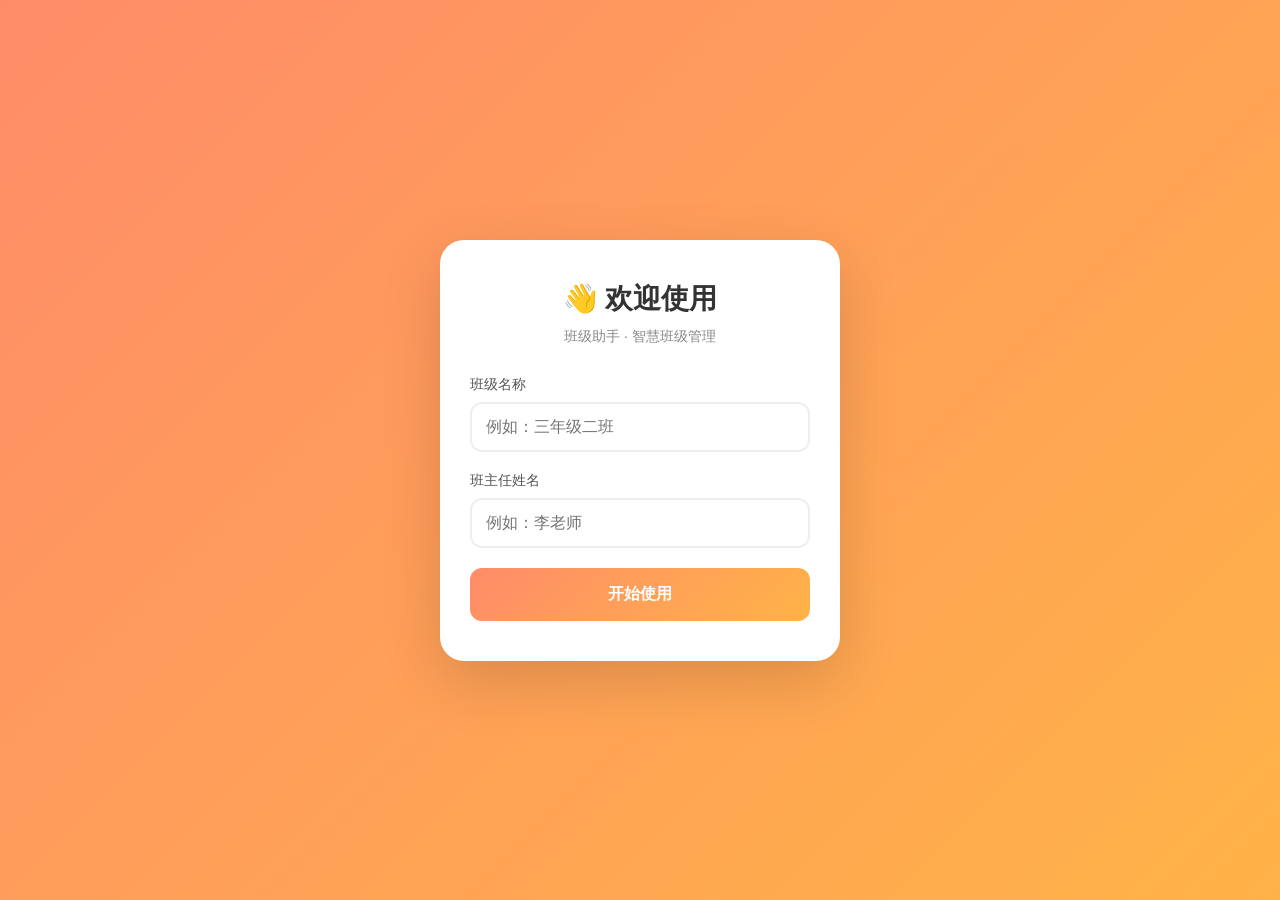
==== commit 002a0d04: "添加首次启动引导 + 主页设置检查" ====
--- a/index.html
+++ b/index.html
@@ -4,6 +4,9 @@
   <meta charset="UTF-8">
   <meta name="viewport" content="width=device-width, initial-scale=1.0, maximum-scale=1.0, user-scalable=no">
   <title>班级助手 - 绿茵校园·智慧班级</title>
+  <script>
+    if (!localStorage.getItem('isSetup')) window.location.href = 'setup.html';
+  </script>
   <script src="js/data.js"></script>
   <script src="https://lf-code-agent.coze.cn/obj/x-ai-cn/cdn/lucide/lucide-1.11.0.min.js"></script>
   <style>
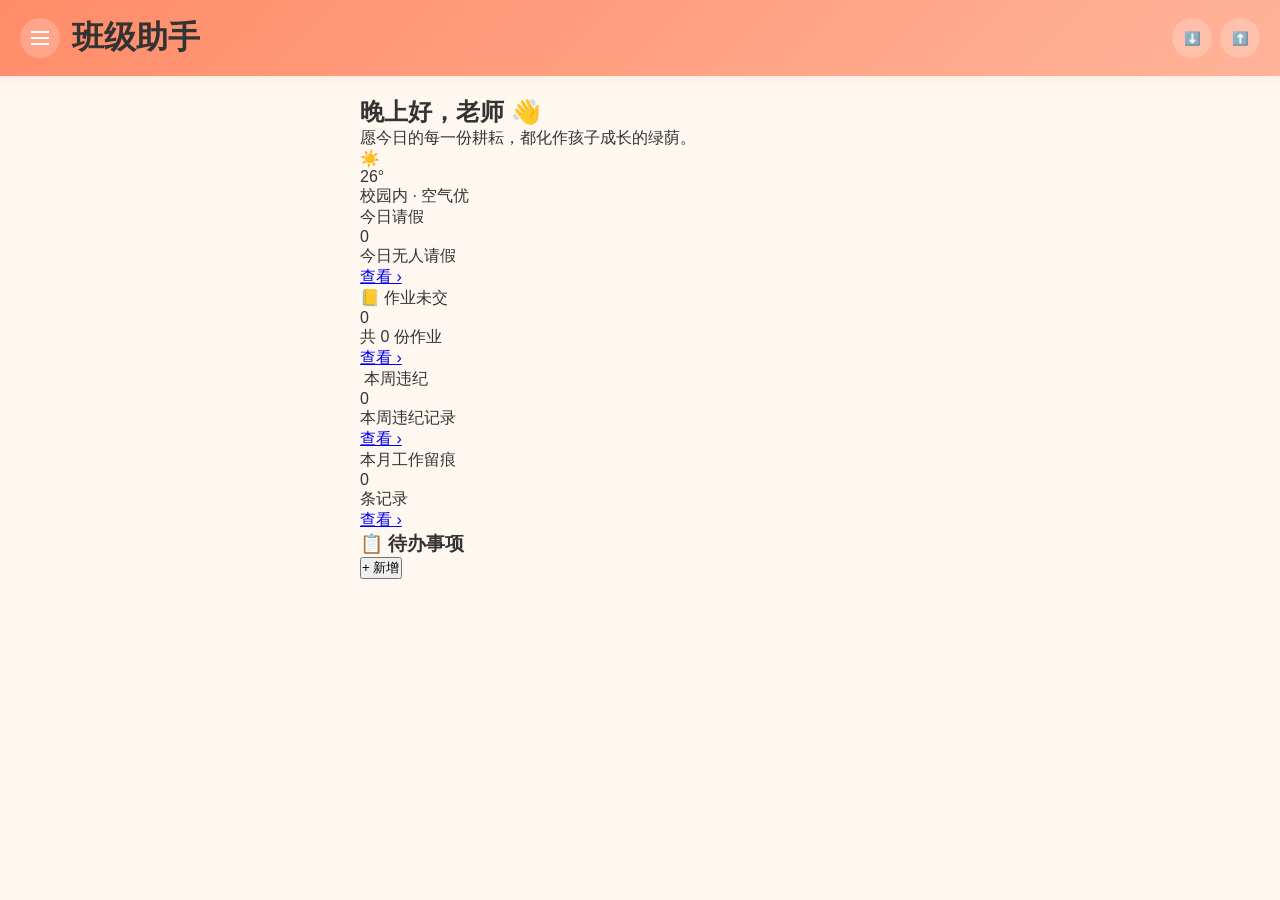
==== commit 6a1f1f25: "完善主页仪表板功能" ====
--- a/index.html
+++ b/index.html
@@ -3,565 +3,44 @@
 <head>
   <meta charset="UTF-8">
   <meta name="viewport" content="width=device-width, initial-scale=1.0, maximum-scale=1.0, user-scalable=no">
-  <title>班级助手 - 绿茵校园·智慧班级</title>
-  <script>
-    if (!localStorage.getItem('isSetup')) window.location.href = 'setup.html';
-  </script>
-  <script src="js/data.js"></script>
-  <script src="https://lf-code-agent.coze.cn/obj/x-ai-cn/cdn/lucide/lucide-1.11.0.min.js"></script>
-  <style>
-    * {
-      margin: 0;
-      padding: 0;
-      box-sizing: border-box;
-    }
-
-    body {
-      font-family: -apple-system, BlinkMacSystemFont, 'Segoe UI', Roboto, 'Helvetica Neue', Arial, sans-serif;
-      background: var(--bg-primary);
-      color: var(--text-primary);
-      min-height: 100vh;
-    }
-
-    :root {
-      --primary: #FF8C69;
-      --primary-light: #FFB399;
-      --primary-dark: #E67350;
-      --bg-primary: #FFF8F0;
-      --bg-card: #FFFFFF;
-      --text-primary: #333333;
-      --text-secondary: #666666;
-      --text-muted: #999999;
-      --border: #FFE8D9;
-      --success: #5FB878;
-      --warning: #FFB347;
-      --danger: #FF6B6B;
-      --radius-sm: 8px;
-      --radius-md: 12px;
-      --radius-lg: 16px;
-      --radius-xl: 20px;
-      --shadow-sm: 0 2px 8px rgba(255, 140, 105, 0.08);
-      --shadow-md: 0 4px 16px rgba(255, 140, 105, 0.12);
-      --shadow-lg: 0 8px 32px rgba(255, 140, 105, 0.16);
-    }
-
-    .app {
-      min-height: 100vh;
-      position: relative;
-    }
-
-    /* 头部 */
-    .app-header {
-      background: linear-gradient(135deg, var(--primary) 0%, var(--primary-light) 100%);
-      padding: 16px 20px;
-      position: sticky;
-      top: 0;
-      z-index: 100;
-      box-shadow: var(--shadow-md);
-    }
-
-    .header-content {
-      display: flex;
-      justify-content: space-between;
-      align-items: center;
-    }
-
-    .header-left {
-      display: flex;
-      align-items: center;
-      gap: 12px;
-    }
-
-    .menu-btn {
-      width: 40px;
-      height: 40px;
-      border-radius: 50%;
-      background: rgba(255, 255, 255, 0.2);
-      border: none;
-      color: white;
-      display: flex;
-      align-items: center;
-      justify-content: center;
-      cursor: pointer;
-      transition: all 0.3s;
-    }
-
-    .menu-btn:hover {
-      background: rgba(255, 255, 255, 0.3);
-    }
-
-    .header-title {
-      color: white;
-      font-size: 18px;
-      font-weight: 600;
-    }
-
-    .header-subtitle {
-      color: rgba(255, 255, 255, 0.85);
-      font-size: 12px;
-      margin-top: 2px;
-    }
-
-    .header-right {
-      display: flex;
-      gap: 8px;
-    }
-
-    .header-btn {
-      width: 40px;
-      height: 40px;
-      border-radius: 50%;
-      background: rgba(255, 255, 255, 0.2);
-      border: none;
-      color: white;
-      display: flex;
-      align-items: center;
-      justify-content: center;
-      cursor: pointer;
-      transition: all 0.3s;
-    }
-
-    .header-btn:hover {
-      background: rgba(255, 255, 255, 0.3);
-    }
-
-    /* 侧边栏 */
-    .sidebar-overlay {
-      position: fixed;
-      top: 0;
-      left: 0;
-      right: 0;
-      bottom: 0;
-      background: rgba(0, 0, 0, 0.5);
-      z-index: 200;
-      opacity: 0;
-      visibility: hidden;
-      transition: all 0.3s;
-    }
-
-    .sidebar-overlay.active {
-      opacity: 1;
-      visibility: visible;
-    }
-
-    .sidebar {
-      position: fixed;
-      top: 0;
-      left: -320px;
-      width: 300px;
-      height: 100%;
-      background: var(--bg-card);
-      z-index: 201;
-      transition: left 0.3s ease;
-      overflow-y: auto;
-    }
-
-    .sidebar.active {
-      left: 0;
-    }
-
-    .sidebar-header {
-      background: linear-gradient(135deg, var(--primary) 0%, var(--primary-light) 100%);
-      padding: 24px 20px;
-      color: white;
-    }
-
-    .sidebar-title {
-      font-size: 20px;
-      font-weight: 700;
-      margin-bottom: 4px;
-    }
-
-    .sidebar-subtitle {
-      font-size: 12px;
-      opacity: 0.9;
-      margin-bottom: 16px;
-    }
-
-    .class-selector {
-      background: rgba(255, 255, 255, 0.2);
-      border-radius: var(--radius-sm);
-      padding: 12px;
-      backdrop-filter: blur(10px);
-    }
-
-    .class-name {
-      font-size: 14px;
-      font-weight: 600;
-      margin-bottom: 4px;
-    }
-
-    .class-stats {
-      font-size: 12px;
-      opacity: 0.9;
-    }
-
-    .edit-btn {
-      width: 100%;
-      margin-top: 8px;
-      padding: 8px;
-      background: rgba(255, 255, 255, 0.3);
-      border: none;
-      border-radius: var(--radius-sm);
-      color: white;
-      font-size: 12px;
-      cursor: pointer;
-    }
-
-    .sidebar-nav {
-      padding: 16px 0;
-    }
-
-    .nav-section {
-      margin-bottom: 16px;
-    }
-
-    .nav-title {
-      padding: 8px 20px;
-      font-size: 12px;
-      color: var(--text-muted);
-      font-weight: 600;
-      text-transform: uppercase;
-    }
-
-    .nav-item {
-      display: flex;
-      align-items: center;
-      gap: 12px;
-      padding: 12px 20px;
-      color: var(--text-primary);
-      text-decoration: none;
-      transition: all 0.3s;
-    }
-
-    .nav-item:hover {
-      background: var(--bg-primary);
-    }
-
-    .nav-item.active {
-      background: linear-gradient(90deg, rgba(255, 140, 105, 0.1) 0%, transparent 100%);
-      color: var(--primary);
-      border-left: 3px solid var(--primary);
-    }
-
-    .nav-icon {
-      font-size: 18px;
-    }
-
-    .sidebar-footer {
-      padding: 20px;
-      border-top: 1px solid var(--border);
-    }
-
-    .teacher-info {
-      display: flex;
-      align-items: center;
-      gap: 12px;
-      margin-bottom: 16px;
-    }
-
-    .teacher-avatar {
-      width: 40px;
-      height: 40px;
-      border-radius: 50%;
-      background: var(--primary);
-      color: white;
-      display: flex;
-      align-items: center;
-      justify-content: center;
-      font-weight: 600;
-    }
-
-    .teacher-name {
-      font-size: 14px;
-      font-weight: 600;
-    }
-
-    .teacher-role {
-      font-size: 12px;
-      color: var(--text-muted);
-    }
-
-    .footer-actions {
-      display: flex;
-      flex-direction: column;
-      gap: 8px;
-    }
-
-    .action-btn {
-      width: 100%;
-      padding: 10px;
-      background: var(--bg-primary);
-      border: 1px solid var(--border);
-      border-radius: var(--radius-sm);
-      color: var(--text-primary);
-      font-size: 13px;
-      cursor: pointer;
-      transition: all 0.3s;
-    }
-
-    .action-btn:hover {
-      background: var(--border);
-    }
-
-    .logout-btn {
-      color: var(--danger);
-    }
-
-    /* 主内容区 */
-    .main-content {
-      padding: 20px;
-      max-width: 600px;
-      margin: 0 auto;
-    }
-
-    .greeting-card {
-      background: linear-gradient(135deg, var(--primary) 0%, var(--primary-light) 100%);
-      border-radius: var(--radius-lg);
-      padding: 24px;
-      color: white;
-      margin-bottom: 20px;
-      box-shadow: var(--shadow-md);
-    }
-
-    .greeting-text h2 {
-      font-size: 22px;
-      margin-bottom: 8px;
-    }
-
-    .greeting-text p {
-      font-size: 14px;
-      opacity: 0.9;
-    }
-
-    .weather-widget {
-      display: flex;
-      align-items: center;
-      gap: 12px;
-      margin-top: 16px;
-      padding: 12px;
-      background: rgba(255, 255, 255, 0.2);
-      border-radius: var(--radius-md);
-      backdrop-filter: blur(10px);
-    }
-
-    .weather-icon {
-      font-size: 32px;
-    }
-
-    .temperature {
-      font-size: 24px;
-      font-weight: 700;
-    }
-
-    .weather-desc {
-      font-size: 12px;
-      opacity: 0.9;
-    }
-
-    .stats-grid {
-      display: grid;
-      grid-template-columns: repeat(2, 1fr);
-      gap: 16px;
-      margin-bottom: 20px;
-    }
-
-    .stat-card {
-      background: var(--bg-card);
-      border-radius: var(--radius-lg);
-      padding: 16px;
-      box-shadow: var(--shadow-sm);
-      transition: all 0.3s;
-    }
-
-    .stat-card:hover {
-      transform: translateY(-2px);
-      box-shadow: var(--shadow-md);
-    }
-
-    .stat-header {
-      display: flex;
-      align-items: center;
-      gap: 8px;
-      margin-bottom: 8px;
-    }
-
-    .stat-icon {
-      font-size: 20px;
-    }
-
-    .stat-title {
-      font-size: 13px;
-      color: var(--text-secondary);
-    }
-
-    .stat-value {
-      font-size: 28px;
-      font-weight: 700;
-      color: var(--primary);
-      margin-bottom: 4px;
-    }
-
-    .stat-desc {
-      font-size: 12px;
-      color: var(--text-muted);
-      margin-bottom: 8px;
-    }
-
-    .stat-link {
-      font-size: 12px;
-      color: var(--primary);
-      text-decoration: none;
-    }
-
-    .stat-link:hover {
-      text-decoration: underline;
-    }
-
-    .todo-section {
-      background: var(--bg-card);
-      border-radius: var(--radius-lg);
-      padding: 20px;
-      box-shadow: var(--shadow-sm);
-    }
-
-    .section-header {
-      display: flex;
-      justify-content: space-between;
-      align-items: center;
-      margin-bottom: 16px;
-    }
-
-    .section-header h3 {
-      font-size: 16px;
-      font-weight: 600;
-    }
-
-    .add-btn {
-      padding: 6px 12px;
-      background: var(--primary);
-      color: white;
-      border: none;
-      border-radius: var(--radius-sm);
-      font-size: 13px;
-      cursor: pointer;
-    }
-
-    .todo-list {
-      display: flex;
-      flex-direction: column;
-      gap: 12px;
-    }
-
-    .todo-item {
-      display: flex;
-      justify-content: space-between;
-      align-items: center;
-      padding: 12px;
-      background: var(--bg-primary);
-      border-radius: var(--radius-md);
-      border-left: 3px solid var(--primary);
-    }
-
-    .todo-content {
-      display: flex;
-      align-items: center;
-      gap: 12px;
-      flex: 1;
-    }
-
-    .todo-tag {
-      padding: 4px 8px;
-      border-radius: var(--radius-sm);
-      font-size: 11px;
-      font-weight: 600;
-    }
-
-    .todo-tag.reminder {
-      background: var(--warning);
-      color: white;
-    }
-
-    .todo-tag.regular {
-      background: var(--success);
-      color: white;
-    }
-
-    .todo-tag.communication {
-      background: #4ECDC4;
-      color: white;
-    }
-
-    .todo-text {
-      flex: 1;
-    }
-
-    .todo-title {
-      font-size: 14px;
-      font-weight: 500;
-      margin-bottom: 4px;
-    }
-
-    .todo-time {
-      font-size: 12px;
-      color: var(--text-muted);
-    }
-
-    .delete-btn {
-      padding: 6px 12px;
-      background: transparent;
-      color: var(--danger);
-      border: 1px solid var(--danger);
-      border-radius: var(--radius-sm);
-      font-size: 12px;
-      cursor: pointer;
-    }
-
-    .delete-btn:hover {
-      background: var(--danger);
-      color: white;
-    }
-
-    @media (max-width: 380px) {
-      .stats-grid {
-        grid-template-columns: 1fr;
-      }
-    }
-  </style>
+  <title>班级助手</title>
+  <link rel="stylesheet" href="css/style.css">
 </head>
 <body>
   <div class="app">
+    <!-- 顶部导航栏 -->
     <header class="app-header">
       <div class="header-content">
         <div class="header-left">
           <button class="menu-btn" onclick="toggleSidebar()">
-            <i data-lucide="menu"></i>
+            <svg width="24" height="24" viewBox="0 0 24 24" fill="none" stroke="currentColor" stroke-width="2">
+              <line x1="3" y1="12" x2="21" y2="12"></line>
+              <line x1="3" y1="6" x2="21" y2="6"></line>
+              <line x1="3" y1="18" x2="21" y2="18"></line>
+            </svg>
           </button>
-          <div>
-            <h1 class="header-title">班级助手</h1>
-            <div class="header-subtitle">绿茵校园·智慧班级</div>
-          </div>
+          <h1 class="app-title">班级助手</h1>
         </div>
         <div class="header-right">
-          <button class="header-btn">
-            <i data-lucide="bell"></i>
-          </button>
-          <button class="header-btn">
-            <i data-lucide="user"></i>
-          </button>
+          <button class="header-btn" onclick="exportData()">⬇️</button>
+          <button class="header-btn" onclick="importData()">⬆️</button>
         </div>
       </div>
     </header>
 
+    <!-- 侧边栏 -->
     <aside class="sidebar" id="sidebar">
       <div class="sidebar-header">
-        <h2 class="sidebar-title">班级助手</h2>
-        <div class="sidebar-subtitle">绿茵校园·智慧班级</div>
-        <div class="class-selector">
-          <div class="class-name">三年级 (2) 班</div>
-          <div class="class-stats">42 名学生 · 班主任</div>
-          <button class="edit-btn">️ 点击编辑 / 切换</button>
-        </div>
+        <h2>班级助手</h2>
+        <p class="subtitle">绿茵校园·智慧班级</p>
+      </div>
+      
+      <div class="class-selector">
+        <div class="class-info">
+          <span class="class-name" id="sidebarClassName">三年级 (2) 班</span>
+          <span class="class-stats" id="sidebarClassStats">42 名学生 · 班主任</span>
+        </div>
+        <button class="edit-btn" onclick="goToSetup()">✏️ 点击编辑 / 切换</button>
       </div>
 
       <nav class="sidebar-nav">
@@ -584,7 +63,7 @@
             <span>违纪统计</span>
           </a>
           <a href="homework.html" class="nav-item">
-            <span class="nav-icon"></span>
+            <span class="nav-icon">📚</span>
             <span>作业管理</span>
           </a>
           <a href="leave.html" class="nav-item">
@@ -596,7 +75,7 @@
         <div class="nav-section">
           <div class="nav-title">教学记录</div>
           <a href="worklog.html" class="nav-item">
-            <span class="nav-icon">📝</span>
+            <span class="nav-icon"></span>
             <span>工作留痕</span>
           </a>
           <a href="talks.html" class="nav-item">
@@ -628,27 +107,29 @@
 
       <div class="sidebar-footer">
         <div class="teacher-info">
-          <div class="teacher-avatar">李</div>
+          <div class="teacher-avatar" id="teacherAvatar">李</div>
           <div>
-            <div class="teacher-name">李老师</div>
-            <div class="teacher-role">三年级 (2) 班 · 班主任</div>
+            <div class="teacher-name" id="teacherName">李老师</div>
+            <div class="teacher-role" id="teacherRole">三年级 (2) 班 · 班主任</div>
           </div>
         </div>
         <div class="footer-actions">
           <button class="action-btn" onclick="exportData()">⬇️ 导出备份</button>
           <button class="action-btn" onclick="importData()">⬆️ 导入备份</button>
-          <button class="action-btn">🌓 切换模式</button>
-          <button class="action-btn logout-btn">🔙 返回登录</button>
+          <button class="action-btn" onclick="toggleTheme()">🌓 切换模式</button>
+          <button class="action-btn logout-btn" onclick="resetApp()"> 返回登录</button>
         </div>
       </div>
     </aside>
 
     <div class="sidebar-overlay" id="sidebarOverlay" onclick="toggleSidebar()"></div>
 
+    <!-- 主内容区 -->
     <main class="main-content">
+      <!-- 问候卡片 -->
       <div class="greeting-card">
         <div class="greeting-text">
-          <h2 id="greeting">晚上好，李老师 👋</h2>
+          <h2 id="greeting">晚上好，老师 👋</h2>
           <p>愿今日的每一份耕耘，都化作孩子成长的绿荫。</p>
         </div>
         <div class="weather-widget">
@@ -660,6 +141,7 @@
         </div>
       </div>
 
+      <!-- 统计卡片 -->
       <div class="stats-grid">
         <div class="stat-card">
           <div class="stat-header">
@@ -702,135 +184,178 @@
         </div>
       </div>
 
+      <!-- 待办事项 -->
       <div class="todo-section">
         <div class="section-header">
-          <h3> 待办事项</h3>
+          <h3>📋 待办事项</h3>
           <button class="add-btn" onclick="addTodo()">+ 新增</button>
         </div>
-        <div class="todo-list" id="todo-list">
-          <!-- 待办事项将动态生成 -->
+        <div class="todo-list" id="todoList">
+          <!-- 待办事项会动态加载 -->
         </div>
       </div>
     </main>
   </div>
 
+  <script src="js/data.js"></script>
   <script>
-    // 初始化图标
-    lucide.createIcons();
-
-    // 侧边栏切换
-    function toggleSidebar() {
-      document.getElementById('sidebar').classList.toggle('active');
-      document.getElementById('sidebarOverlay').classList.toggle('active');
-    }
-
-    // 更新问候语
-    function updateGreeting() {
+    // 检查设置
+    if (!classData.className || !classData.teacherName) {
+      window.location.href = 'setup.html';
+    }
+
+    // 更新页面显示
+    function updatePage() {
+      // 更新问候语
       const hour = new Date().getHours();
-      let greeting = '';
-      if (hour < 6) greeting = '凌晨好';
-      else if (hour < 9) greeting = '早上好';
-      else if (hour < 12) greeting = '上午好';
-      else if (hour < 14) greeting = '中午好';
-      else if (hour < 18) greeting = '下午好';
-      else greeting = '晚上好';
-      
-      document.getElementById('greeting').textContent = `${greeting}，李老师 👋`;
+      let greeting = '晚上好';
+      if (hour >= 5 && hour < 12) greeting = '上午好';
+      else if (hour >= 12 && hour < 14) greeting = '中午好';
+      else if (hour >= 14 && hour < 18) greeting = '下午好';
+      
+      document.getElementById('greeting').textContent = `${greeting}，${classData.teacherName || '老师'} `;
+      
+      // 更新侧边栏信息
+      document.getElementById('sidebarClassName').textContent = classData.className || '未设置班级';
+      document.getElementById('sidebarClassStats').textContent = `${classData.students.length} 名学生 · 班主任`;
+      document.getElementById('teacherName').textContent = (classData.teacherName || '老师') + '老师';
+      document.getElementById('teacherRole').textContent = `${classData.className || '未设置班级'} · 班主任`;
+      document.getElementById('teacherAvatar').textContent = (classData.teacherName || '老')[0];
+      
+      // 更新统计数据
+      updateStats();
+      
+      // 加载待办事项
+      loadTodos();
     }
 
     // 更新统计数据
     function updateStats() {
       const today = new Date().toISOString().split('T')[0];
-      
-      // 请假统计
-      const leaves = dataStore.getLeaves().filter(l => l.date === today);
-      document.getElementById('stat-leave').textContent = leaves.length;
-      document.getElementById('stat-leave-desc').textContent = leaves.length === 0 ? '今日无人请假' : `${leaves.length} 人请假`;
-
-      // 作业统计
-      const homework = dataStore.getHomework();
-      const unfinished = homework.reduce((sum, h) => sum + (h.total - h.submitted), 0);
-      document.getElementById('stat-homework').textContent = unfinished;
-      document.getElementById('stat-homework-desc').textContent = `共 ${homework.length} 份作业`;
-
-      // 违纪统计
-      const thisWeek = new Date();
-      thisWeek.setDate(thisWeek.getDate() - 7);
-      const disciplines = dataStore.getDisciplines().filter(d => new Date(d.date) >= thisWeek);
-      document.getElementById('stat-discipline').textContent = disciplines.length;
+      const weekStart = new Date();
+      weekStart.setDate(weekStart.getDate() - weekStart.getDay());
+      const weekStartStr = weekStart.toISOString().split('T')[0];
+      const monthStart = new Date();
+      monthStart.setDate(1);
+      const monthStartStr = monthStart.toISOString().split('T')[0];
+      
+      // 今日请假
+      const todayLeave = classData.leaves.filter(l => 
+        l.startDate <= today && l.endDate >= today && l.status === 'approved'
+      ).length;
+      document.getElementById('stat-leave').textContent = todayLeave;
+      document.getElementById('stat-leave-desc').textContent = todayLeave === 0 ? '今日无人请假' : `${todayLeave} 人请假`;
+      
+      // 作业未交
+      let homeworkPending = 0;
+      classData.homework.forEach(h => {
+        if (h.deadline >= today) {
+          classData.students.forEach(s => {
+            const submitted = h.submissions.some(sub => sub.studentId === s.id);
+            if (!submitted) homeworkPending++;
+          });
+        }
+      });
+      document.getElementById('stat-homework').textContent = homeworkPending;
+      document.getElementById('stat-homework-desc').textContent = `共 ${classData.homework.length} 份作业`;
+      
+      // 本周违纪
+      const weekDiscipline = classData.disciplines.filter(d => 
+        d.date >= weekStartStr && !d.handled
+      ).length;
+      document.getElementById('stat-discipline').textContent = weekDiscipline;
       document.getElementById('stat-discipline-desc').textContent = '本周违纪记录';
-
-      // 工作留痕统计
-      const thisMonth = new Date();
-      thisMonth.setMonth(thisMonth.getMonth() - 1);
-      const worklogs = dataStore.getWorklogs().filter(w => new Date(w.date) >= thisMonth);
-      document.getElementById('stat-worklog').textContent = worklogs.length;
+      
+      // 本月工作留痕
+      const monthWorklog = classData.worklogs.filter(w => 
+        w.date >= monthStartStr
+      ).length;
+      document.getElementById('stat-worklog').textContent = monthWorklog;
       document.getElementById('stat-worklog-desc').textContent = '条记录';
     }
 
-    // 渲染待办事项
-    function renderTodos() {
-      const todos = dataStore.getTodos();
-      const todoList = document.getElementById('todo-list');
-      
-      if (todos.length === 0) {
-        todoList.innerHTML = '<div style="text-align: center; color: var(--text-muted); padding: 20px;">暂无待办事项</div>';
+    // 加载待办事项
+    function loadTodos() {
+      const todoList = document.getElementById('todoList');
+      todoList.innerHTML = '';
+      
+      if (classData.todos.length === 0) {
+        todoList.innerHTML = '<div class="empty-state">暂无待办事项</div>';
         return;
       }
-
-      todoList.innerHTML = todos.map((todo, index) => `
-        <div class="todo-item">
+      
+      classData.todos.forEach((todo, index) => {
+        const item = document.createElement('div');
+        item.className = 'todo-item';
+        item.innerHTML = `
           <div class="todo-content">
             <span class="todo-tag ${todo.type}">${todo.typeName}</span>
             <div class="todo-text">
-              <div class="todo-title">${todo.title}</div>
+              <div class="todo-title ${todo.completed ? 'completed' : ''}">${todo.text}</div>
               <div class="todo-time">${todo.time}</div>
             </div>
           </div>
-          <button class="delete-btn" onclick="deleteTodo(${index})">删除</button>
-        </div>
-      `).join('');
+          <div class="todo-actions">
+            <button class="complete-btn" onclick="toggleTodo(${index})">${todo.completed ? '撤销' : '完成'}</button>
+            <button class="delete-btn" onclick="deleteTodo(${index})">删除</button>
+          </div>
+        `;
+        todoList.appendChild(item);
+      });
     }
 
     // 添加待办
     function addTodo() {
-      const title = prompt('请输入待办事项：');
-      if (!title) return;
+      const text = prompt('请输入待办事项：');
+      if (!text) return;
       
       const type = prompt('类型（reminder/regular/communication）：', 'reminder');
       const typeName = type === 'reminder' ? '提醒' : type === 'regular' ? '常规' : '沟通';
       const time = prompt('时间：', '明天');
       
-      dataStore.addTodo({
-        title,
+      classData.todos.push({
+        text,
         type,
         typeName,
         time,
         completed: false
       });
       
-      renderTodos();
+      saveData();
+      loadTodos();
+    }
+
+    // 切换完成状态
+    function toggleTodo(index) {
+      classData.todos[index].completed = !classData.todos[index].completed;
+      saveData();
+      loadTodos();
     }
 
     // 删除待办
     function deleteTodo(index) {
       if (confirm('确定删除这个待办事项吗？')) {
-        dataStore.deleteTodo(index);
-        renderTodos();
+        classData.todos.splice(index, 1);
+        saveData();
+        loadTodos();
       }
+    }
+
+    // 切换侧边栏
+    function toggleSidebar() {
+      document.getElementById('sidebar').classList.toggle('active');
+      document.getElementById('sidebarOverlay').classList.toggle('active');
     }
 
     // 导出数据
     function exportData() {
-      const data = dataStore.exportAll();
-      const blob = new Blob([JSON.stringify(data, null, 2)], { type: 'application/json' });
-      const url = URL.createObjectURL(blob);
-      const a = document.createElement('a');
-      a.href = url;
-      a.download = `班级助手备份_${new Date().toISOString().split('T')[0]}.json`;
-      a.click();
-      URL.revokeObjectURL(url);
-      alert('导出成功！');
+      const dataStr = JSON.stringify(classData, null, 2);
+      const dataBlob = new Blob([dataStr], { type: 'application/json' });
+      const url = URL.createObjectURL(dataBlob);
+      const link = document.createElement('a');
+      link.href = url;
+      link.download = `class-assistant-backup-${new Date().toISOString().split('T')[0]}.json`;
+      link.click();
     }
 
     // 导入数据
@@ -846,9 +371,10 @@
         reader.onload = (e) => {
           try {
             const data = JSON.parse(e.target.result);
-            dataStore.importAll(data);
-            alert('导入成功！');
-            location.reload();
+            classData = data;
+            saveData();
+            updatePage();
+            alert('数据导入成功！');
           } catch (err) {
             alert('导入失败：文件格式错误');
           }
@@ -858,10 +384,26 @@
       input.click();
     }
 
-    // 页面加载时初始化
-    updateGreeting();
-    updateStats();
-    renderTodos();
+    // 切换主题
+    function toggleTheme() {
+      document.body.classList.toggle('dark-theme');
+      alert('主题切换功能开发中...');
+    }
+
+    // 重置应用
+    function resetApp() {
+      if (confirm('确定要返回登录页面吗？')) {
+        window.location.href = 'setup.html';
+      }
+    }
+
+    // 跳转到设置
+    function goToSetup() {
+      window.location.href = 'setup.html';
+    }
+
+    // 初始化
+    updatePage();
   </script>
 </body>
 </html>
--- a/css/style.css
+++ b/css/style.css
@@ -0,0 +1,439 @@
+* {
+  margin: 0;
+  padding: 0;
+  box-sizing: border-box;
+}
+
+body {
+  font-family: -apple-system, BlinkMacSystemFont, 'Segoe UI', Roboto, 'Helvetica Neue', Arial, sans-serif;
+  background: var(--bg-primary);
+  color: var(--text-primary);
+  min-height: 100vh;
+}
+
+:root {
+  --primary: #FF8C69;
+  --primary-light: #FFB399;
+  --primary-dark: #E67350;
+  --bg-primary: #FFF8F0;
+  --bg-card: #FFFFFF;
+  --text-primary: #333333;
+  --text-secondary: #666666;
+  --text-muted: #999999;
+  --border: #FFE8D9;
+  --success: #5FB878;
+  --warning: #FFB347;
+  --danger: #FF6B6B;
+  --radius-sm: 8px;
+  --radius-md: 12px;
+  --radius-lg: 16px;
+  --radius-xl: 20px;
+  --shadow-sm: 0 2px 8px rgba(255, 140, 105, 0.08);
+  --shadow-md: 0 4px 16px rgba(255, 140, 105, 0.12);
+  --shadow-lg: 0 8px 32px rgba(255, 140, 105, 0.16);
+}
+
+.app {
+  min-height: 100vh;
+  position: relative;
+}
+
+.app-header {
+  background: linear-gradient(135deg, var(--primary) 0%, var(--primary-light) 100%);
+  padding: 16px 20px;
+  position: sticky;
+  top: 0;
+  z-index: 100;
+  box-shadow: var(--shadow-md);
+}
+
+.header-content {
+  display: flex;
+  justify-content: space-between;
+  align-items: center;
+}
+
+.header-left {
+  display: flex;
+  align-items: center;
+  gap: 12px;
+}
+
+.menu-btn {
+  width: 40px;
+  height: 40px;
+  border-radius: 50%;
+  background: rgba(255, 255, 255, 0.2);
+  border: none;
+  color: white;
+  display: flex;
+  align-items: center;
+  justify-content: center;
+  cursor: pointer;
+  transition: all 0.3s;
+}
+
+.menu-btn:hover {
+  background: rgba(255, 255, 255, 0.3);
+}
+
+.header-title {
+  color: white;
+  font-size: 18px;
+  font-weight: 600;
+}
+
+.header-subtitle {
+  color: rgba(255, 255, 255, 0.85);
+  font-size: 12px;
+  margin-top: 2px;
+}
+
+.header-right {
+  display: flex;
+  gap: 8px;
+}
+
+.header-btn {
+  width: 40px;
+  height: 40px;
+  border-radius: 50%;
+  background: rgba(255, 255, 255, 0.2);
+  border: none;
+  color: white;
+  display: flex;
+  align-items: center;
+  justify-content: center;
+  cursor: pointer;
+  transition: all 0.3s;
+}
+
+.header-btn:hover {
+  background: rgba(255, 255, 255, 0.3);
+}
+
+.sidebar-overlay {
+  position: fixed;
+  top: 0;
+  left: 0;
+  right: 0;
+  bottom: 0;
+  background: rgba(0, 0, 0, 0.5);
+  z-index: 200;
+  opacity: 0;
+  visibility: hidden;
+  transition: all 0.3s;
+}
+
+.sidebar-overlay.active {
+  opacity: 1;
+  visibility: visible;
+}
+
+.sidebar {
+  position: fixed;
+  top: 0;
+  left: -320px;
+  width: 300px;
+  height: 100%;
+  background: var(--bg-card);
+  z-index: 201;
+  transition: left 0.3s ease;
+  overflow-y: auto;
+}
+
+.sidebar.active {
+  left: 0;
+}
+
+.sidebar-header {
+  background: linear-gradient(135deg, var(--primary) 0%, var(--primary-light) 100%);
+  padding: 24px 20px;
+  color: white;
+}
+
+.sidebar-title {
+  font-size: 20px;
+  font-weight: 700;
+  margin-bottom: 4px;
+}
+
+.sidebar-subtitle {
+  font-size: 12px;
+  opacity: 0.9;
+  margin-bottom: 16px;
+}
+
+.class-selector {
+  background: rgba(255, 255, 255, 0.2);
+  border-radius: var(--radius-sm);
+  padding: 12px;
+  backdrop-filter: blur(10px);
+}
+
+.class-name {
+  font-size: 14px;
+  font-weight: 600;
+  margin-bottom: 4px;
+}
+
+.class-stats {
+  font-size: 12px;
+  opacity: 0.9;
+}
+
+.edit-btn {
+  width: 100%;
+  margin-top: 8px;
+  padding: 8px;
+  background: rgba(255, 255, 255, 0.3);
+  border: none;
+  border-radius: var(--radius-sm);
+  color: white;
+  font-size: 12px;
+  cursor: pointer;
+}
+
+.sidebar-nav {
+  padding: 16px 0;
+}
+
+.nav-section {
+  margin-bottom: 16px;
+}
+
+.nav-title {
+  padding: 8px 20px;
+  font-size: 12px;
+  color: var(--text-muted);
+  font-weight: 600;
+  text-transform: uppercase;
+}
+
+.nav-item {
+  display: flex;
+  align-items: center;
+  gap: 12px;
+  padding: 12px 20px;
+  color: var(--text-primary);
+  text-decoration: none;
+  transition: all 0.3s;
+}
+
+.nav-item:hover {
+  background: var(--bg-primary);
+}
+
+.nav-item.active {
+  background: linear-gradient(90deg, rgba(255, 140, 105, 0.1) 0%, transparent 100%);
+  color: var(--primary);
+  border-left: 3px solid var(--primary);
+}
+
+.nav-icon {
+  font-size: 18px;
+}
+
+.sidebar-footer {
+  padding: 20px;
+  border-top: 1px solid var(--border);
+}
+
+.teacher-info {
+  display: flex;
+  align-items: center;
+  gap: 12px;
+  margin-bottom: 16px;
+}
+
+.teacher-avatar {
+  width: 40px;
+  height: 40px;
+  border-radius: 50%;
+  background: var(--primary);
+  color: white;
+  display: flex;
+  align-items: center;
+  justify-content: center;
+  font-weight: 600;
+}
+
+.teacher-name {
+  font-size: 14px;
+  font-weight: 600;
+}
+
+.teacher-role {
+  font-size: 12px;
+  color: var(--text-muted);
+}
+
+.footer-actions {
+  display: flex;
+  flex-direction: column;
+  gap: 8px;
+}
+
+.action-btn {
+  width: 100%;
+  padding: 10px;
+  background: var(--bg-primary);
+  border: 1px solid var(--border);
+  border-radius: var(--radius-sm);
+  color: var(--text-primary);
+  font-size: 13px;
+  cursor: pointer;
+  transition: all 0.3s;
+}
+
+.action-btn:hover {
+  background: var(--border);
+}
+
+.logout-btn {
+  color: var(--danger);
+}
+
+.main-content {
+  padding: 20px;
+  max-width: 600px;
+  margin: 0 auto;
+}
+
+.search-bar {
+  display: flex;
+  gap: 8px;
+  margin-bottom: 16px;
+}
+
+.search-bar input {
+  flex: 1;
+  padding: 12px 16px;
+  border: 1px solid var(--border);
+  border-radius: var(--radius-md);
+  font-size: 14px;
+  background: var(--bg-card);
+}
+
+.search-bar input:focus {
+  outline: none;
+  border-color: var(--primary);
+}
+
+.search-btn {
+  width: 44px;
+  height: 44px;
+  border-radius: var(--radius-md);
+  background: var(--primary);
+  border: none;
+  color: white;
+  display: flex;
+  align-items: center;
+  justify-content: center;
+  cursor: pointer;
+}
+
+.filter-tabs {
+  display: flex;
+  gap: 8px;
+  margin-bottom: 16px;
+  overflow-x: auto;
+  padding-bottom: 8px;
+}
+
+.filter-tab {
+  padding: 8px 16px;
+  background: var(--bg-card);
+  border: 1px solid var(--border);
+  border-radius: var(--radius-md);
+  font-size: 13px;
+  cursor: pointer;
+  white-space: nowrap;
+}
+
+.filter-tab.active {
+  background: var(--primary);
+  color: white;
+  border-color: var(--primary);
+}
+
+.student-list {
+  display: flex;
+  flex-direction: column;
+  gap: 12px;
+}
+
+.student-card {
+  background: var(--bg-card);
+  border-radius: var(--radius-lg);
+  padding: 16px;
+  box-shadow: var(--shadow-sm);
+  display: flex;
+  align-items: center;
+  gap: 12px;
+}
+
+.student-avatar {
+  width: 48px;
+  height: 48px;
+  border-radius: 50%;
+  background: linear-gradient(135deg, var(--primary) 0%, var(--primary-light) 100%);
+  color: white;
+  display: flex;
+  align-items: center;
+  justify-content: center;
+  font-weight: 600;
+  font-size: 18px;
+}
+
+.student-info {
+  flex: 1;
+}
+
+.student-name {
+  font-size: 15px;
+  font-weight: 600;
+  margin-bottom: 4px;
+}
+
+.student-meta {
+  display: flex;
+  gap: 12px;
+  font-size: 12px;
+  color: var(--text-muted);
+}
+
+.student-group {
+  background: var(--bg-primary);
+  padding: 2px 8px;
+  border-radius: var(--radius-sm);
+}
+
+.student-actions {
+  display: flex;
+  gap: 8px;
+}
+
+.action-btn-small {
+  padding: 6px 12px;
+  background: var(--bg-primary);
+  border: 1px solid var(--border);
+  border-radius: var(--radius-sm);
+  font-size: 12px;
+  cursor: pointer;
+}
+
+.action-btn-small.danger {
+  color: var(--danger);
+  border-color: var(--danger);
+}
+
+.action-btn-small:hover {
+  background: var(--border);
+}
+
+@media (max-width: 380px) {
+  .stats-grid {
+    grid-template-columns: 1fr;
+  }
+}
